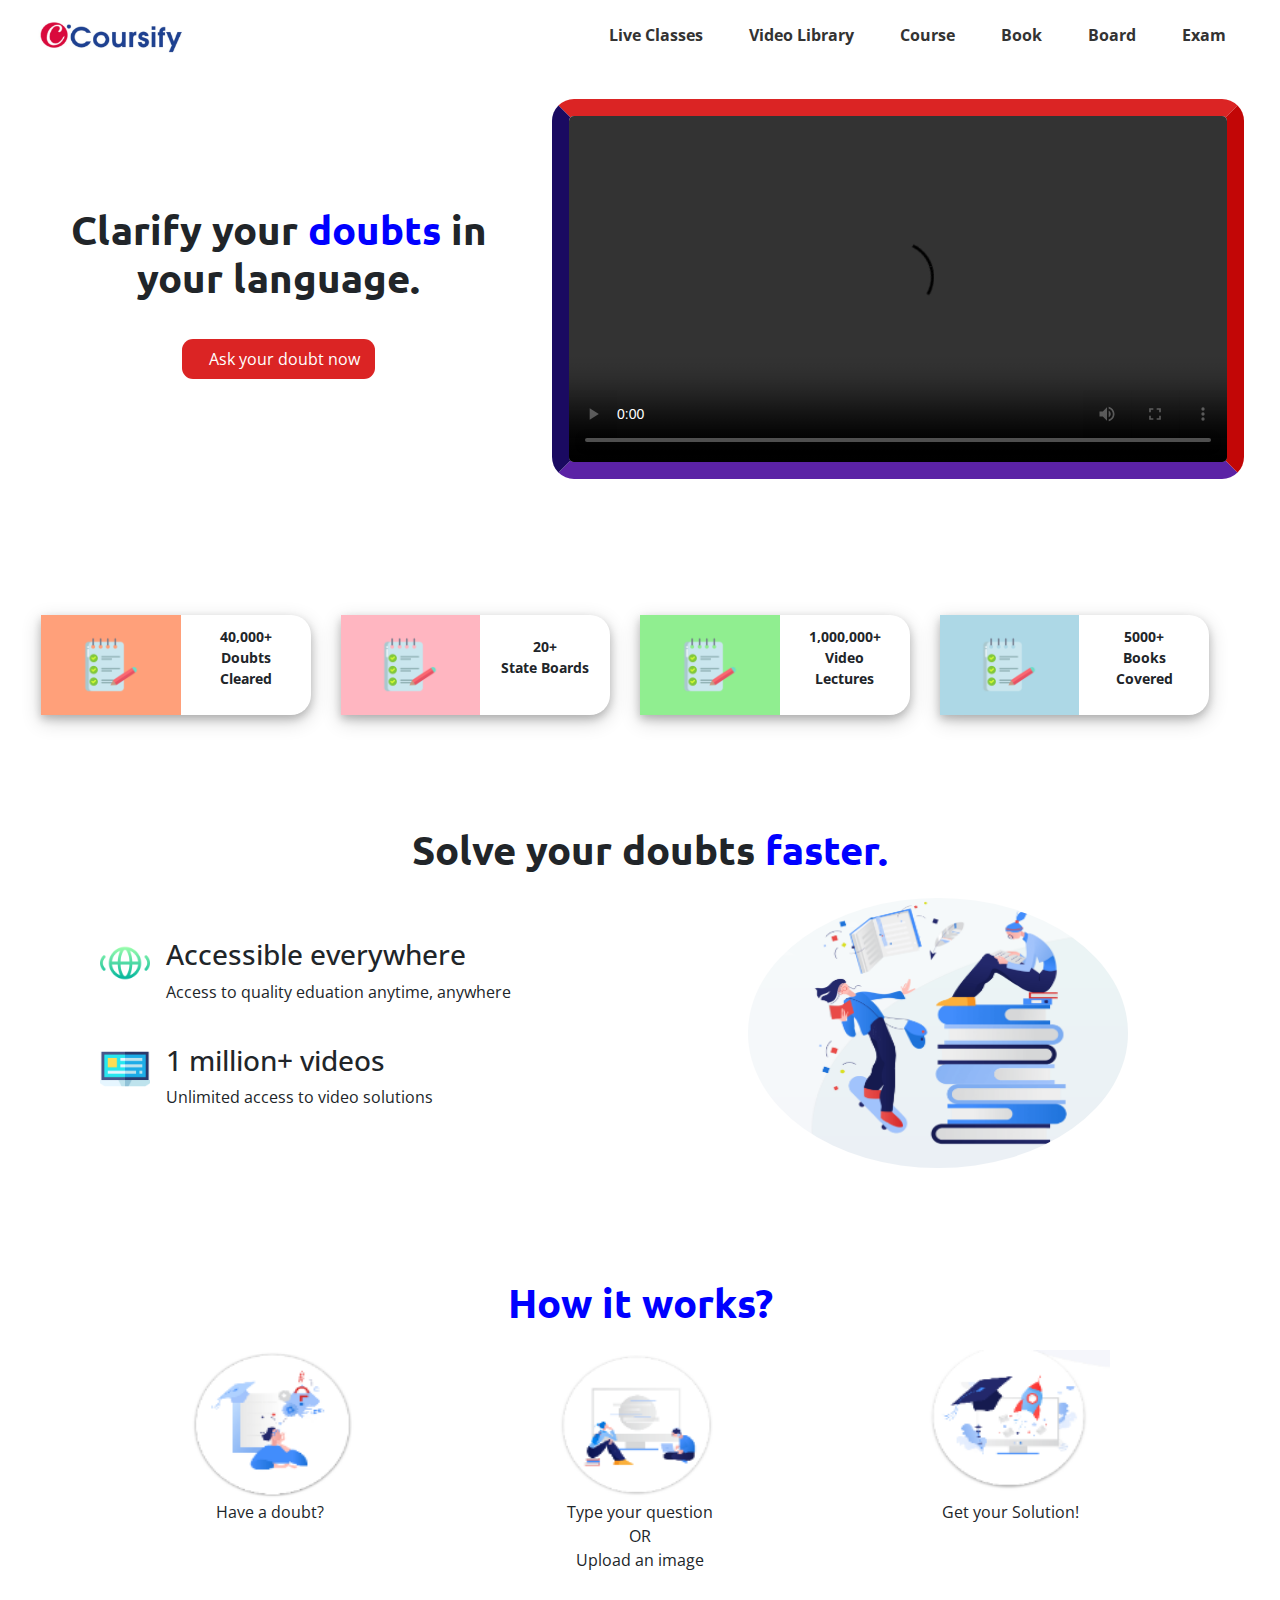
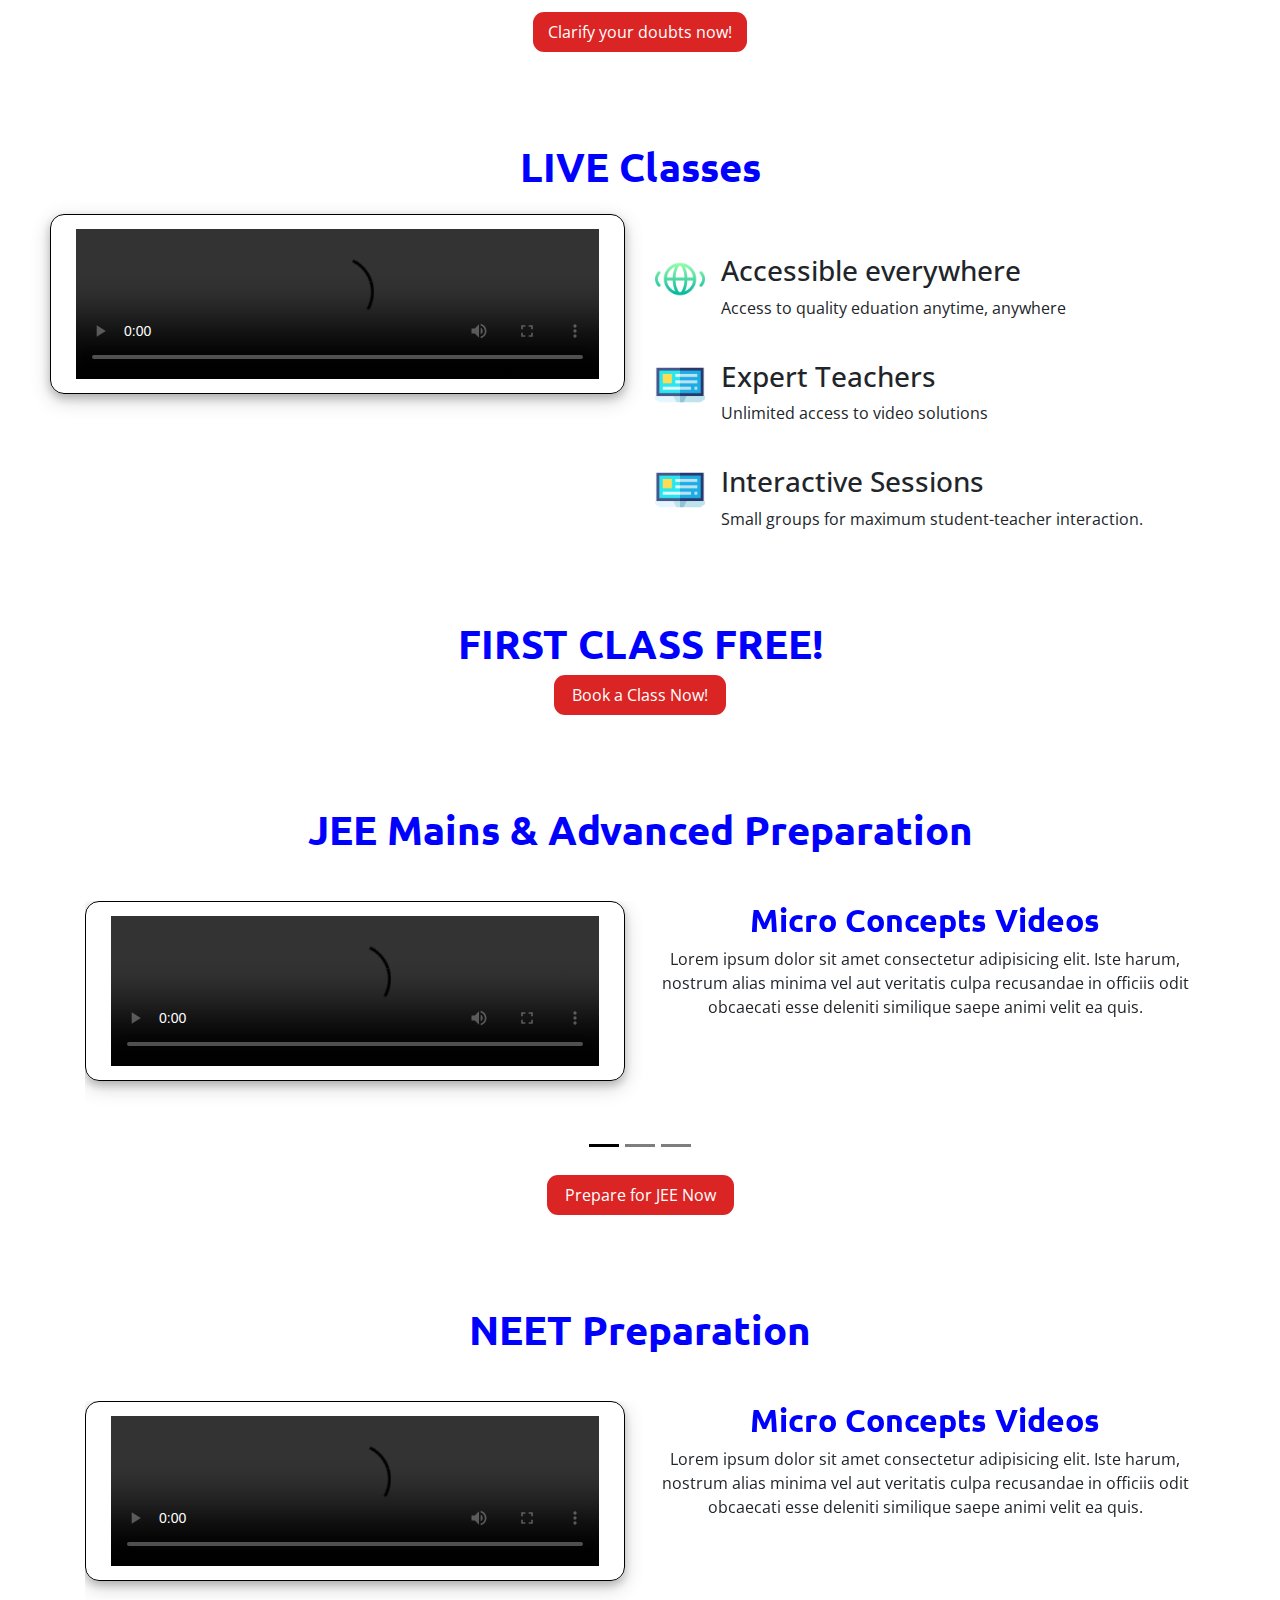
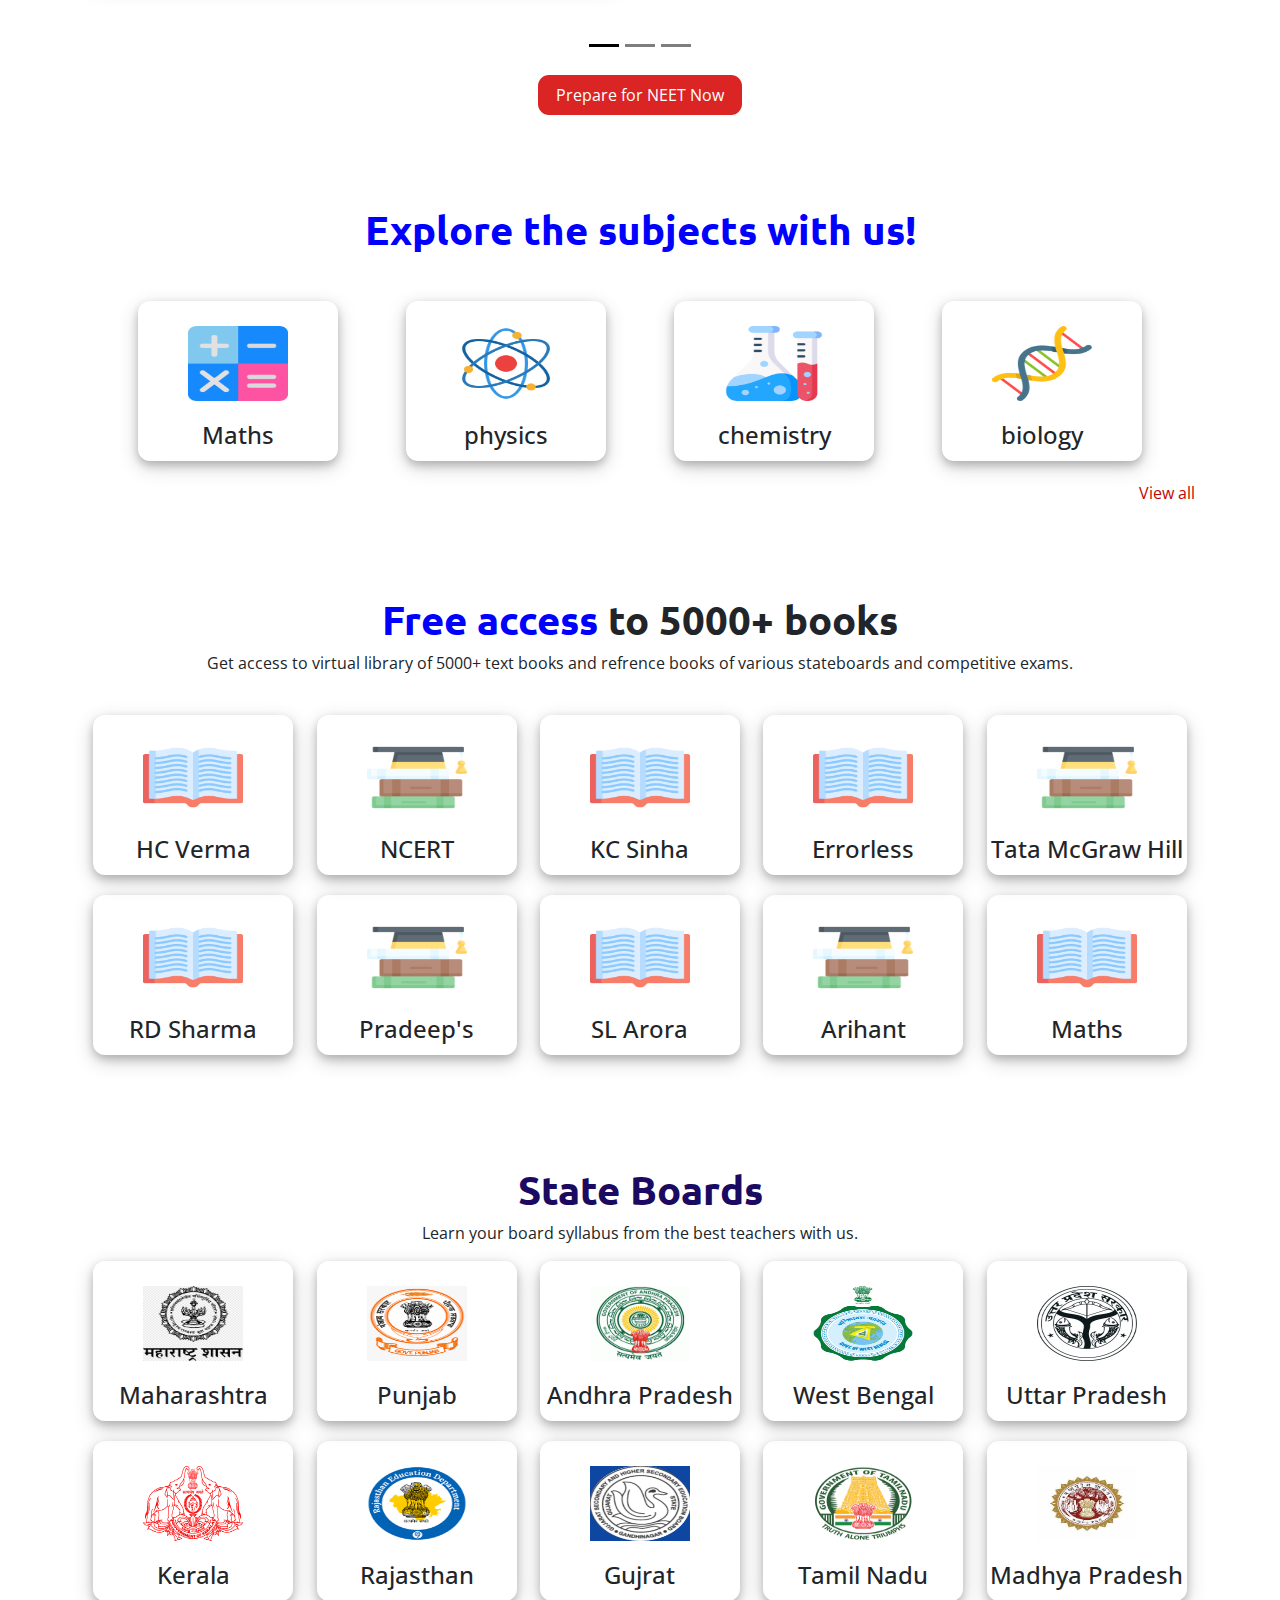
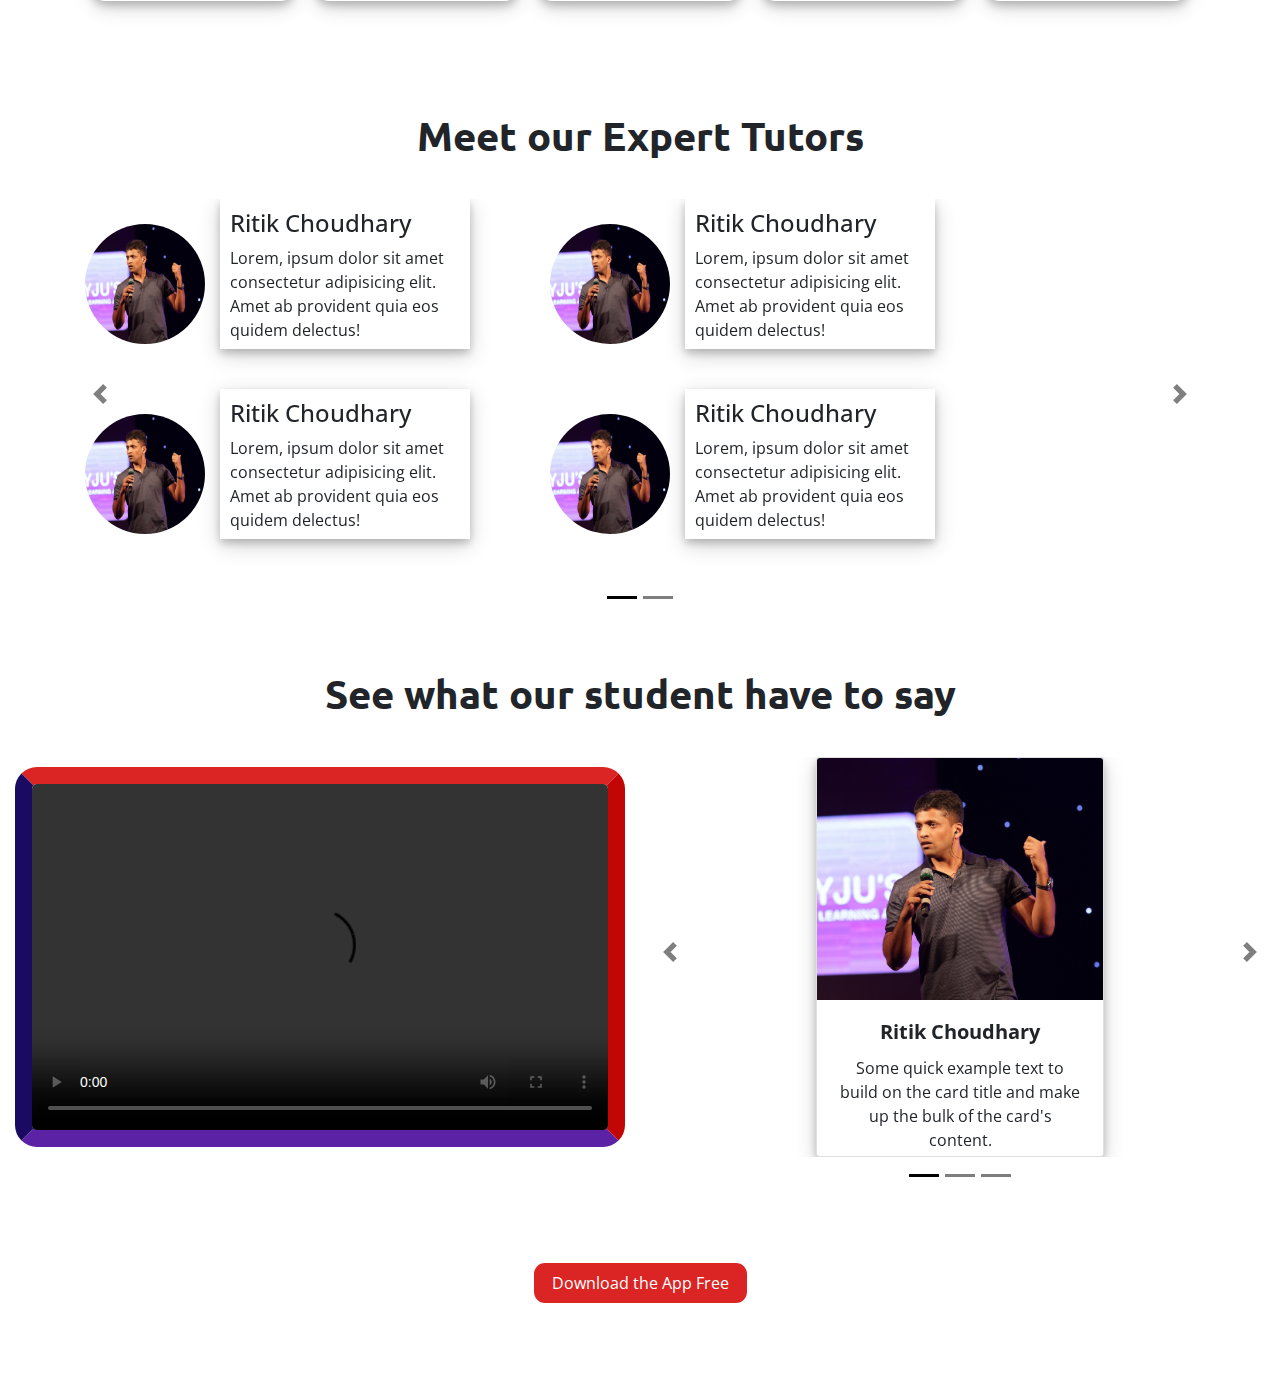
==== Coursify/index.html @ e81a607b "updated" ====
<!DOCTYPE html>
<html lang="en">
  <head>
    <!-- Required meta tags -->
    <meta charset="utf-8" />
    <meta
      name="viewport"
      content="width=device-width, initial-scale=1, shrink-to-fit=no"
    />

    <!-- Bootstrap CSS -->
    <link
      rel="stylesheet"
      href="https://stackpath.bootstrapcdn.com/bootstrap/4.4.1/css/bootstrap.min.css"
      integrity="sha384-Vkoo8x4CGsO3+Hhxv8T/Q5PaXtkKtu6ug5TOeNV6gBiFeWPGFN9MuhOf23Q9Ifjh"
      crossorigin="anonymous"
    />
    <link rel="stylesheet" href="./stylesheet/style.css" />
    <link rel="preconnect" href="https://fonts.gstatic.com" />
    <link
      href="https://fonts.googleapis.com/css2?family=Open+Sans&display=swap"
      rel="stylesheet"
    />
    <link
      href="https://fonts.googleapis.com/css2?family=Ubuntu:wght@400;700&display=swap"
      rel="stylesheet"
    />
    <link
      rel="stylesheet"
      href="https://use.fontawesome.com/releases/v5.15.1/css/all.css"
      integrity="sha384-vp86vTRFVJgpjF9jiIGPEEqYqlDwgyBgEF109VFjmqGmIY/Y4HV4d3Gp2irVfcrp"
      crossorigin="anonymous"
    />
    <script src="./script/script.js"></script>

    <title>Coursify-Learning Website</title>
  </head>

  <body>
    <!-- Navbar -->

    <nav
      class="navbar navbar-expand-lg navbar-light container-fluid"
      id="top-nav"
    >
      <a class="navbar-brand" href="#">
        <img
          id="logo"
          src="./assets/images/logo.png"
          width="30"
          height="30"
          alt="logo"
        />
      </a>

      <button
        class="navbar-toggler"
        type="button"
        data-toggle="collapse"
        data-target="#navbarNavDropdown"
        aria-controls="navbarNavDropdown"
        aria-expanded="false"
        aria-label="Toggle navigation"
      >
        <span class="navbar-toggler-icon"></span>
      </button>
      <div class="collapse navbar-collapse" id="navbarNavDropdown">
        <ul class="navbar-nav">
          <li class="nav-item">
            <a class="nav-link" href="#">Live Classes </a>
          </li>
          <li class="nav-item">
            <a class="nav-link" href="#">Video Library</a>
          </li>
          <li class="nav-item">
            <a class="nav-link" href="#">Course</a>
          </li>
          <li class="nav-item">
            <a class="nav-link" href="#">Book</a>
          </li>
          <li class="nav-item">
            <a class="nav-link" href="#">Board</a>
          </li>
          <li class="nav-item">
            <a class="nav-link" href="#">Exam</a>
          </li>
        </ul>
      </div>
    </nav>

    <!-- douts section -->

    <div class="header-container">
      <div class="row">
        <div class="header-info-text col-md-5">
          <h1 class="header_text">
            Clarify your <span style="color: blue">doubts</span> in your
            language.
          </h1>
          <div class="text-center">
            <button class="header-btn">
              <i class="fas fa-download"></i>&nbsp;&nbsp;&nbsp;Ask your doubt
              now
            </button>
          </div>
        </div>
        <div class="col-md-7">
          <video
            id="frame"
            class="student-section-video"
            controls
            src="./assets/videos/byju-video.mp4"
          ></video>
        </div>
      </div>
    </div>

    <!-- milestones -->

    <section class="milestones-container">
      <div class="row">
        <div class="col-xl-3 col-md-6 mile-image-holder">
          <div class="row rounded-border">
            <div class="col bg-one">
              <img
                class="notes-img"
                src="./assets/images/note.png"
                alt="notes"
              />
            </div>
            <div class="col notes-text">
              <p>
                40,000+ <br />
                Doubts Cleared
              </p>
            </div>
          </div>
        </div>
        <div class="col-xl-3 col-md-6 mile-image-holder">
          <div class="row rounded-border">
            <div class="col bg-two">
              <img
                class="notes-img"
                src="./assets/images/note.png"
                alt="notes"
              />
            </div>
            <div class="col notes-text">
              <p>
                20+ <br />
                State Boards
              </p>
            </div>
          </div>
        </div>
        <div class="col-xl-3 col-md-6 mile-image-holder">
          <div class="row rounded-border">
            <div class="col bg-three mx-auto my-auto">
              <img
                class="notes-img"
                src="./assets/images/note.png"
                alt="notes"
              />
            </div>
            <div class="col notes-text">
              <p>
                1,000,000+ <br />
                Video Lectures
              </p>
            </div>
          </div>
        </div>
        <div class="col-xl-3 col-md-6 mile-image-holder">
          <div class="row rounded-border">
            <div class="col bg-four">
              <img
                class="notes-img"
                src="./assets/images/note.png"
                alt="notes"
              />
            </div>
            <div class="col notes-text">
              <p>
                5000+ <br />
                Books Covered
              </p>
            </div>
          </div>
        </div>
      </div>
    </section>

    <!-- solve doubts -->

    <section class="doubt-section container-fluid">
      <h1 class="doubts-heading">
        Solve your doubts <span style="color: blue">faster.</span>
      </h1>
      <div class="row container mx-auto">
        <div class="col-xl-7 col-md-5 doubt-margin">
          <div class="d-flex mb-4">
            <div>
              <img
                src="./assets/images/internet.png"
                class="doubts-icon mr-3"
                alt="internet"
              />
            </div>
            <div>
              <h3>Accessible everywhere</h3>
              <p>Access to quality eduation anytime, anywhere</p>
            </div>
          </div>
          <div class="d-flex mb-4">
            <div>
              <img
                src="./assets/images/laptop.png"
                class="doubts-icon mr-3"
                alt="laptop"
              />
            </div>
            <div>
              <h3>1 million+ videos</h3>
              <p>Unlimited access to video solutions</p>
            </div>
          </div>
        </div>

        <div class="col-xl-5 col-md-5">
          <img src="./assets/images/books.png" class="books-img" alt="books" />
        </div>
      </div>
    </section>

    <!-- How it works -->

    <section class="container work-section">
      <h1 class="work-heading mb-4">How it works?</h1>
      <div class="d-flex three-div">
        <div>
          <img
            class="three-images"
            src="./assets/images/doubt.png"
            alt="doubt-img"
          />
          <p class="text-center">Have a doubt?</p>
        </div>
        <span style="margin-top: 60px"
          ><i class="fas fa-chevron-right"></i
        ></span>
        <div>
          <img
            class="three-images"
            src="./assets/images/search questions.png"
            alt="search questions"
          />
          <p class="text-center">
            Type your question<br /><span class="text-center">OR</span><br />
            Upload an image
          </p>
        </div>
        <span style="margin-top: 60px"
          ><i class="fas fa-chevron-right"></i
        ></span>
        <div>
          <img
            class="three-images"
            src="./assets/images/solutions.png"
            alt="get solution"
          />
          <p class="text-center">Get your Solution!</p>
        </div>
      </div>
      <div class="text-center mt-4 mb-5">
        <button class="doubt-btn">Clarify your doubts now!</button>
      </div>
    </section>

    <!-- Live Classes -->

    <section class="container-fluid live-section">
      <div class="mb-4">
        <h1 class="live-heading">
          <span style="color: blue">LIVE</span> Classes
        </h1>
      </div>
      <div class="row live-section-wrapper">
        <div class="col-lg-6 col-md-6">
          <video
            class="student-section-video jee-iframe"
            controls
            src="./assets/videos/byju-video.mp4"
          ></video>
        </div>
        <div class="col-lg-6 col-md-6 doubt-margin">
          <div class="d-flex mb-4">
            <div>
              <img
                src="./assets/images/internet.png"
                class="doubts-icon mr-3"
                alt="internet"
              />
            </div>
            <div>
              <h3>Accessible everywhere</h3>
              <p>Access to quality eduation anytime, anywhere</p>
            </div>
          </div>
          <div class="d-flex mb-4">
            <div>
              <img
                src="./assets/images/laptop.png"
                class="doubts-icon mr-3"
                alt="laptop"
              />
            </div>
            <div>
              <h3>Expert Teachers</h3>
              <p>Unlimited access to video solutions</p>
            </div>
          </div>
          <div class="d-flex mb-4">
            <div>
              <img
                src="./assets/images/laptop.png"
                class="doubts-icon mr-3"
                alt="laptop"
              />
            </div>
            <div>
              <h3>Interactive Sessions</h3>
              <p>Small groups for maximum student-teacher interaction.</p>
            </div>
          </div>
        </div>
      </div>

      <div class="text-center mt-5">
        <h1 class="live-heading">FIRST CLASS FREE!</h1>
        <button class="book-btn">Book a Class Now!</button>
      </div>
    </section>

    <!-- JEE Section -->

    <section class="jee-section">
      <div class="mb-5">
        <h1 class="jee-heading">
          <span style="color: blue">JEE</span> Mains & Advanced Preparation
        </h1>
      </div>
      <div class="row container mx-auto">
        <div id="carouselExampleIndicators" class="carousel slide">
          <ol class="carousel-indicators">
            <li
              data-target="#carouselExampleIndicators"
              data-slide-to="0"
              class="active"
            ></li>
            <li data-target="#carouselExampleIndicators" data-slide-to="1"></li>
            <li data-target="#carouselExampleIndicators" data-slide-to="2"></li>
          </ol>

          <div class="carousel-inner" role="listbox">
            <div class="carousel-item active">
              <div class="row d-flex">
                <div class="card-img col-lg-6 col-md-6">
                  <video
                    class="student-section-video jee-iframe"
                    controls
                    src="./assets/videos/byju-video.mp4"
                  ></video>
                </div>
                <div class="card-text col-lg-6 col-md-6">
                  <h2 class="jee-heading">Micro Concepts Videos</h2>
                  <p>
                    Lorem ipsum dolor sit amet consectetur adipisicing elit.
                    Iste harum, nostrum alias minima vel aut veritatis culpa
                    recusandae in officiis odit obcaecati esse deleniti
                    similique saepe animi velit ea quis.
                  </p>
                </div>
              </div>
            </div>

            <div class="carousel-item">
              <div class="row d-flex">
                <div class="card-img col-lg-6 col-md-6">
                  <video
                    class="student-section-video jee-iframe"
                    controls
                    src="./assets/videos/byju-video.mp4"
                  ></video>
                </div>
                <div class="card-text col-lg-6 col-md-6">
                  <h2 class="jee-heading">Micro Concepts Videos</h2>
                  <p>
                    Lorem ipsum dolor sit amet consectetur adipisicing elit.
                    Iste harum, nostrum alias minima vel aut veritatis culpa
                    recusandae in officiis odit obcaecati esse deleniti
                    similique saepe animi velit ea quis.
                  </p>
                </div>
              </div>
            </div>

            <div class="carousel-item">
              <div class="row d-flex">
                <div class="card-img col-lg-6 col-md-6">
                  <video
                    class="student-section-video jee-iframe"
                    controls
                    src="./assets/videos/byju-video.mp4"
                  ></video>
                </div>
                <div class="card-text col-lg-6 col-md-6">
                  <h2 class="jee-heading">Micro Concepts Videos</h2>
                  <p>
                    Lorem ipsum dolor sit amet consectetur adipisicing elit.
                    Iste harum, nostrum alias minima vel aut veritatis culpa
                    recusandae in officiis odit obcaecati esse deleniti
                    similique saepe animi velit ea quis.
                  </p>
                </div>
              </div>
            </div>
          </div>
          <!-- carousel controls here -->
        </div>
      </div>

      <div class="text-center mt-5">
        <button class="jee-btn">Prepare for JEE Now</button>
      </div>
    </section>

    <!-- Neet section -->

    <section class="jee-section">
      <div class="mb-5">
        <h1 class="jee-heading">
          <span style="color: blue">NEET</span> Preparation
        </h1>
      </div>
      <div class="row container mx-auto">
        <div id="carouselExampleIndicators2" class="carousel slide">
          <ol class="carousel-indicators">
            <li
              data-target="#carouselExampleIndicators2"
              data-slide-to="0"
              class="active"
            ></li>
            <li
              data-target="#carouselExampleIndicators2"
              data-slide-to="1"
            ></li>
            <li
              data-target="#carouselExampleIndicators2"
              data-slide-to="2"
            ></li>
          </ol>

          <div class="carousel-inner" role="listbox">
            <div class="carousel-item active">
              <div class="row d-flex">
                <div class="card-img col-lg-6 col-md-6">
                  <video
                    class="student-section-video jee-iframe"
                    controls
                    src="./assets/videos/byju-video.mp4"
                  ></video>
                </div>
                <div class="card-text col-lg-6 col-md-6">
                  <h2 class="jee-heading">Micro Concepts Videos</h2>
                  <p>
                    Lorem ipsum dolor sit amet consectetur adipisicing elit.
                    Iste harum, nostrum alias minima vel aut veritatis culpa
                    recusandae in officiis odit obcaecati esse deleniti
                    similique saepe animi velit ea quis.
                  </p>
                </div>
              </div>
            </div>

            <div class="carousel-item">
              <div class="row d-flex">
                <div class="card-img col-lg-6 col-md-6">
                  <video
                    class="student-section-video jee-iframe"
                    controls
                    src="./assets/videos/byju-video.mp4"
                  ></video>
                </div>
                <div class="card-text col-lg-6 col-md-6">
                  <h2 class="jee-heading">Micro Concepts Videos</h2>
                  <p>
                    Lorem ipsum dolor sit amet consectetur adipisicing elit.
                    Iste harum, nostrum alias minima vel aut veritatis culpa
                    recusandae in officiis odit obcaecati esse deleniti
                    similique saepe animi velit ea quis.
                  </p>
                </div>
              </div>
            </div>

            <div class="carousel-item">
              <div class="row d-flex">
                <div class="card-img col-lg-6 col-md-6">
                  <video
                    class="student-section-video jee-iframe"
                    controls
                    src="./assets/videos/byju-video.mp4"
                  ></video>
                </div>
                <div class="card-text col-lg-6 col-md-6">
                  <h2 class="jee-heading">Micro Concepts Videos</h2>
                  <p>
                    Lorem ipsum dolor sit amet consectetur adipisicing elit.
                    Iste harum, nostrum alias minima vel aut veritatis culpa
                    recusandae in officiis odit obcaecati esse deleniti
                    similique saepe animi velit ea quis.
                  </p>
                </div>
              </div>
            </div>
          </div>

          <!-- carousel controls here -->
        </div>
      </div>
      <div class="text-center mt-5">
        <button class="jee-btn">Prepare for NEET Now</button>
      </div>
    </section>

    <!-- Explore subjects -->

    <section class="explore-section container">
      <div>
        <h1 class="explore-heading mb-5">Explore the subjects with us!</h1>
      </div>
      <div class="row all-subjects">
        <div class="maths small-cards">
          <img src="./assets/images/calculator.png" alt="maths" />
          <h4>Maths</h4>
        </div>
        <div class="physics small-cards">
          <img src="./assets/images/atom.png" alt="maths" />
          <h4>physics</h4>
        </div>
        <div class="chemistry small-cards">
          <img src="./assets/images/flask.png" alt="maths" />
          <h4>chemistry</h4>
        </div>
        <div class="biology small-cards">
          <img src="./assets/images/dna.png" alt="maths" />
          <h4>biology</h4>
        </div>
      </div>
      <div class="view-btn-container">
        <a href="#" class="view-btn">View all</a>
      </div>
    </section>

    <!-- Free access section -->

    <section class="free-access-section container">
      <div class="free-access-heading">
        <h1><span>Free access</span> to 5000+ books</h1>
        <p>
          Get access to virtual library of 5000+ text books and refrence books
          of various stateboards and competitive exams.
        </p>
      </div>
      <div class="row all-books">
        <div class="small-cards">
          <img src="./assets/images/study.png" alt="maths" />
          <h4>HC Verma</h4>
        </div>
        <div class="small-cards">
          <img src="./assets/images/education.png" alt="maths" />
          <h4>NCERT</h4>
        </div>
        <div class="small-cards">
          <img src="./assets/images/study.png" alt="maths" />
          <h4>KC Sinha</h4>
        </div>
        <div class="small-cards">
          <img src="./assets/images/study.png" alt="maths" />
          <h4>Errorless</h4>
        </div>
        <div class="small-cards">
          <img src="./assets/images/education.png" alt="maths" />
          <h4>Tata McGraw Hill</h4>
        </div>
        <div class="small-cards">
          <img src="./assets/images/study.png" alt="maths" />
          <h4>RD Sharma</h4>
        </div>
        <div class="small-cards">
          <img src="./assets/images/education.png" alt="maths" />
          <h4>Pradeep's</h4>
        </div>
        <div class="small-cards">
          <img src="./assets/images/study.png" alt="maths" />
          <h4>SL Arora</h4>
        </div>
        <div class="small-cards">
          <img src="./assets/images/education.png" alt="maths" />
          <h4>Arihant</h4>
        </div>
        <div class="small-cards">
          <img src="./assets/images/study.png" alt="maths" />
          <h4>Maths</h4>
        </div>
      </div>
    </section>

    <!-- state boards -->

    <section class="state-board-section container">
      <div class="state-board-heading">
        <h1>State Boards</h1>
        <p>Learn your board syllabus from the best teachers with us.</p>
      </div>
      <div class="row all-states">
        <div class="small-cards">
          <img src="./assets/images/maharashtra.png" alt="maths" />
          <h4>Maharashtra</h4>
        </div>
        <div class="small-cards">
          <img src="./assets/images/punjab-logo.png" alt="maths" />
          <h4>Punjab</h4>
        </div>
        <div class="small-cards">
          <img src="./assets/images/andhra-pradesh.gif" alt="maths" />
          <h4>Andhra Pradesh</h4>
        </div>
        <div class="small-cards">
          <img src="./assets/images/west-bengal.png" alt="maths" />
          <h4>West Bengal</h4>
        </div>
        <div class="small-cards">
          <img src="./assets/images/uttar-pradesh.png" alt="maths" />
          <h4>Uttar Pradesh</h4>
        </div>
        <div class="small-cards">
          <img src="./assets/images/kerala.png" alt="maths" />
          <h4>Kerala</h4>
        </div>
        <div class="small-cards">
          <img src="./assets/images/rajasthan.png" alt="maths" />
          <h4>Rajasthan</h4>
        </div>
        <div class="small-cards">
          <img src="./assets/images/gujrat.jpg" alt="maths" />
          <h4>Gujrat</h4>
        </div>
        <div class="small-cards">
          <img src="./assets/images/tamil.png" alt="maths" />
          <h4>Tamil Nadu</h4>
        </div>
        <div class="small-cards">
          <img src="./assets/images/madhya-pradesh.jpg" alt="maths" />
          <h4>Madhya Pradesh</h4>
        </div>
      </div>
    </section>

    <!-- Meet experts section -->

    <section class="meet-expert-section container">
      <div class="meet-expert-heading">
        <h1>Meet our Expert Tutors</h1>
      </div>
      <div>
        <div id="carouselExampleIndicators3" class="carousel slide">
          <ol class="carousel-indicators">
            <li
              data-target="#carouselExampleIndicators3"
              data-slide-to="0"
              class="active"
            ></li>
            <li
              data-target="#carouselExampleIndicators3"
              data-slide-to="1"
            ></li>
          </ol>

          <div class="carousel-inner" role="listbox">
            <div class="carousel-item active">
              <div class="four-profiles">
                <!-- profile 1 -->
                <div class="profile-container">
                  <div class="expert-img">
                    <img src="./assets/images/profile1.jpg" alt="profile" />
                  </div>
                  <div class="expert-text">
                    <h4>Ritik Choudhary</h4>
                    <p>
                      Lorem, ipsum dolor sit amet consectetur adipisicing elit.
                      Amet ab provident quia eos quidem delectus!
                    </p>
                  </div>
                </div>
                <!-- profile 2 -->
                <div class="profile-container">
                  <div class="expert-img">
                    <img src="./assets/images/profile1.jpg" alt="profile" />
                  </div>
                  <div class="expert-text">
                    <h4>Ritik Choudhary</h4>
                    <p>
                      Lorem, ipsum dolor sit amet consectetur adipisicing elit.
                      Amet ab provident quia eos quidem delectus!
                    </p>
                  </div>
                </div>

                <!-- profile 3 -->

                <div class="profile-container">
                  <div class="expert-img">
                    <img src="./assets/images/profile1.jpg" alt="profile" />
                  </div>
                  <div class="expert-text">
                    <h4>Ritik Choudhary</h4>
                    <p>
                      Lorem, ipsum dolor sit amet consectetur adipisicing elit.
                      Amet ab provident quia eos quidem delectus!
                    </p>
                  </div>
                </div>
                <!-- profile 4 -->
                <div class="profile-container">
                  <div class="expert-img">
                    <img src="./assets/images/profile1.jpg" alt="profile" />
                  </div>
                  <div class="expert-text">
                    <h4>Ritik Choudhary</h4>
                    <p>
                      Lorem, ipsum dolor sit amet consectetur adipisicing elit.
                      Amet ab provident quia eos quidem delectus!
                    </p>
                  </div>
                </div>
              </div>
            </div>

            <div class="carousel-item">
              <div class="four-profiles">
                <!-- profile 1 -->
                <div class="profile-container">
                  <div class="expert-img">
                    <img src="./assets/images/profile1.jpg" alt="profile" />
                  </div>
                  <div class="expert-text">
                    <h4>Ritik Choudhary</h4>
                    <p>
                      Lorem, ipsum dolor sit amet consectetur adipisicing elit.
                      Amet ab provident quia eos quidem delectus!
                    </p>
                  </div>
                </div>
                <!-- profile 2 -->
                <div class="profile-container">
                  <div class="expert-img">
                    <img src="./assets/images/profile1.jpg" alt="profile" />
                  </div>
                  <div class="expert-text">
                    <h4>Ritik Choudhary</h4>
                    <p>
                      Lorem, ipsum dolor sit amet consectetur adipisicing elit.
                      Amet ab provident quia eos quidem delectus!
                    </p>
                  </div>
                </div>

                <!-- profile 3 -->

                <div class="profile-container shift-right">
                  <div class="expert-img">
                    <img src="./assets/images/profile1.jpg" alt="profile" />
                  </div>
                  <div class="expert-text">
                    <h4>Ritik Choudhary</h4>
                    <p>
                      Lorem, ipsum dolor sit amet consectetur adipisicing elit.
                      Amet ab provident quia eos quidem delectus!
                    </p>
                  </div>
                </div>
                <!-- profile 4 -->
                <div class="profile-container">
                  <div class="expert-img">
                    <img src="./assets/images/profile1.jpg" alt="profile" />
                  </div>
                  <div class="expert-text">
                    <h4>Ritik Choudhary</h4>
                    <p>
                      Lorem, ipsum dolor sit amet consectetur adipisicing elit.
                      Amet ab provident quia eos quidem delectus!
                    </p>
                  </div>
                </div>
              </div>
            </div>
          </div>

          <a
            class="carousel-control-prev"
            href="#carouselExampleIndicators3"
            role="button"
            data-slide="prev"
          >
            <span class="carousel-control-prev-icon" aria-hidden="true"></span>
            <span class="sr-only">Previous</span>
          </a>

          <a
            class="carousel-control-next"
            href="#carouselExampleIndicators3"
            role="button"
            data-slide="next"
          >
            <span class="carousel-control-next-icon" aria-hidden="true"></span>
            <span class="sr-only">Next</span>
          </a>
        </div>
      </div>
    </section>

    <!-- student section -->

    <section class="student-section container-fluid">
      <div class="student-heading">
        <h1>See what our student have to say</h1>
      </div>

      <div class="row">
        <div class="col-md-6">
          <video
            id="frame"
            class="student-section-video"
            controls
            src="./assets/videos/byju-video.mp4"
          ></video>
        </div>
        <div class="col-md-6">
          <div id="carouselExampleIndicators4" class="carousel slide">
            <ol class="carousel-indicators student-section-indicaors">
              <li
                data-target="#carouselExampleIndicators4"
                data-slide-to="0"
                class="active"
              ></li>
              <li
                data-target="#carouselExampleIndicators4"
                data-slide-to="1"
              ></li>
              <li
                data-target="#carouselExampleIndicators4"
                data-slide-to="2"
              ></li>
            </ol>

            <div class="carousel-inner" role="listbox">
              <div class="carousel-item active">
                <div class="card" style="width: 18rem">
                  <img
                    class="card-img-top"
                    src="./assets/images/profile1.jpg"
                    alt="Card image cap"
                  />
                  <div class="card-body">
                    <h5 class="card-title">Ritik Choudhary</h5>
                    <p class="card-text">
                      Some quick example text to build on the card title and
                      make up the bulk of the card's content.
                    </p>
                  </div>
                </div>
              </div>

              <div class="carousel-item">
                <div class="card" style="width: 18rem">
                  <img
                    class="card-img-top"
                    src="./assets/images/profile1.jpg"
                    alt="Card image cap"
                  />
                  <div class="card-body">
                    <h5 class="card-title">Ritik Choudhary</h5>
                    <p class="card-text">
                      Some quick example text to build on the card title and
                      make up the bulk of the card's content.
                    </p>
                  </div>
                </div>
              </div>

              <div class="carousel-item">
                <div class="card" style="width: 18rem">
                  <img
                    class="card-img-top"
                    src="./assets/images/profile1.jpg"
                    alt="Card image cap"
                  />
                  <div class="card-body">
                    <h5 class="card-title">Ritik Choudhary</h5>
                    <p class="card-text">
                      Some quick example text to build on the card title and
                      make up the bulk of the card's content.
                    </p>
                  </div>
                </div>
              </div>
            </div>

            <a
              class="carousel-control-prev"
              href="#carouselExampleIndicators4"
              role="button"
              data-slide="prev"
            >
              <span
                class="carousel-control-prev-icon"
                aria-hidden="true"
              ></span>
              <span class="sr-only">Previous</span>
            </a>

            <a
              class="carousel-control-next"
              href="#carouselExampleIndicators4"
              role="button"
              data-slide="next"
            >
              <span
                class="carousel-control-next-icon"
                aria-hidden="true"
              ></span>
              <span class="sr-only">Next</span>
            </a>
          </div>
        </div>
      </div>
      <div class="download-app-btn">
        <button>Download the App Free</button>
      </div>
    </section>

    <!-- Optional JavaScript -->
    <!-- jQuery first, then Popper.js, then Bootstrap JS -->
    <script
      src="https://code.jquery.com/jquery-3.4.1.slim.min.js"
      integrity="sha384-J6qa4849blE2+poT4WnyKhv5vZF5SrPo0iEjwBvKU7imGFAV0wwj1yYfoRSJoZ+n"
      crossorigin="anonymous"
    ></script>
    <script
      src="https://cdn.jsdelivr.net/npm/popper.js@1.16.0/dist/umd/popper.min.js"
      integrity="sha384-Q6E9RHvbIyZFJoft+2mJbHaEWldlvI9IOYy5n3zV9zzTtmI3UksdQRVvoxMfooAo"
      crossorigin="anonymous"
    ></script>
    <script
      src="https://stackpath.bootstrapcdn.com/bootstrap/4.4.1/js/bootstrap.min.js"
      integrity="sha384-wfSDF2E50Y2D1uUdj0O3uMBJnjuUD4Ih7YwaYd1iqfktj0Uod8GCExl3Og8ifwB6"
      crossorigin="anonymous"
    ></script>
  </body>
</html>
---- Coursify/stylesheet/style.css ----
* {
  margin: 0;
  padding: 0;
  box-sizing: border-box;
  font-family: "Open Sans", sans-serif;
}

/* navbar */

#top-nav {
  display: flex;
}
#navbarNavDropdown {
  justify-content: flex-end;
}
.nav-link,
.navbar-brand,
.navbar-togglernavbar-toggler {
  color: black;
}

/* doubt section css */

.doubts-section-text {
  display: flex;
  flex-direction: column;
  height: 10px;
}
.navbar-nav .nav-item {
  margin-right: 30px;
  font-weight: 700;
}

.navbar-nav .nav-item .nav-link {
  color: #333333;
}
#logo {
  width: 150px;
  height: 35px;
  margin-top: 8px;
  margin-left: 20px;
}
.header-btn {
  background-color: #db2424;
  color: white;
  border: none;
  padding: 8px 15px;
  border-radius: 11px;
  margin-top: 30px;
  margin-bottom: 30px;
  justify-content: center;
}

.header-container {
  margin-left: 36px;
  margin-right: 36px;
  margin-bottom: 90px;
}

.header-info-text {
  margin: auto;
}

.header_text,
.header_text span {
  font-family: "Ubuntu", sans-serif;
  font-weight: bolder;
  text-align: center;
}

#frame {
  border-width: 17px;
  margin-top: 10px;
  border-style: solid;
  border-radius: 22px;
  width: 100%;
  height: 380px;
  outline: none;
  border-color: #db2424 #c20606 hsl(266, 66%, 39%) #1a0a61;
}
.doubt-text {
  margin-bottom: 20px;
}
.doubt-text h1 {
  margin-bottom: 30px;
  font-weight: 900;
}
#top-nav {
  margin-bottom: 20px;
}

.notes-img {
  width: 60px;
  height: 60px;
  margin: auto;
}

.mile-image-holder {
  height: 120px;
}

.notes-text {
  text-align: center;
  margin: auto;
  font-weight: bold;
  font-size: 14px;
}

/* milestones css */

.milestones-container {
  margin: 0px 56px 90px 56px;
}

.bg-one {
  background-color: lightsalmon;
  height: 100px;
  padding: 20px;
  text-align: center;
}

.bg-two {
  background-color: lightpink;
  height: 100px;
  padding: 20px;
  text-align: center;
}
.bg-three {
  background-color: lightgreen;
  height: 100px;
  padding: 20px;
  text-align: center;
}
.bg-four {
  background-color: lightblue;
  height: 100px;
  padding: 20px;
  text-align: center;
}
.rounded-border {
  border-radius: 0px 20px 20px 0px;
  margin-right: 15px;
  box-shadow: 0 4px 8px 0 rgba(0, 0, 0, 0.2), 0 6px 20px 0 rgba(0, 0, 0, 0.19);
}
.doubts-heading {
  font-family: "Ubuntu", sans-serif;
  font-weight: bolder;
  margin-left: 20px;
  text-align: center;
  margin-bottom: 25px;
}
.doubts-heading span {
  font-family: "Ubuntu", sans-serif;
  font-weight: bolder;
}
.doubts-icon {
  width: 50px;
  height: 50px;
}
.doubt-margin {
  margin-top: 40px;
}
.books-img {
  width: 380px;
  height: 270px;
  border-radius: 50%;
  margin-bottom: 20px;
}

/* solve doubts section css */

.doubt-section {
  margin-bottom: 90px;
}

.three-images {
  width: 200px;
  height: 150px;
}

.three-div {
  justify-content: space-evenly;
  flex-wrap: wrap;
}
.fa-chevron-right {
  font-size: 25px;
}
.doubt-btn {
  background-color: #db2424;
  color: white;
  border: none;
  padding: 8px 15px;
  border-radius: 11px;
  text-align: center;
}

/* how it works section css */

.work-section {
  margin-bottom: 90px;
}
.work-heading {
  text-align: center;
  font-family: "Ubuntu", sans-serif;
  font-weight: bolder;
  color: blue;
}

/* live section css */

.live-heading,
.live-heading span {
  text-align: center;
  font-family: "Ubuntu", sans-serif;
  font-weight: bolder;
}
#live-classes-frame {
  padding: 14px;
  box-shadow: 0 4px 8px 0 rgba(0, 0, 0, 0.2), 0 6px 20px 0 rgba(0, 0, 0, 0.19);
  margin-top: 14px;
  width: 100%;
  height: 340px;
  border-radius: 15px;
  outline: none;
}
.live-section-wrapper {
  margin: 0 20px;
}
.book-btn {
  background-color: #db2424;
  color: white;
  border: none;
  padding: 8px 18px;
  border-radius: 11px;
}
.live-section {
  margin-bottom: 90px;
}
.live-heading {
  font-family: "Ubuntu", sans-serif;
  font-weight: bolder;
  color: blue;
}

/* jee and neet section css */

.jee-heading,
.jee-heading span {
  font-family: "Ubuntu", sans-serif;
  font-weight: bolder;
  text-align: center;
}
.jee-section {
  margin-bottom: 90px;
}
.carousel-indicators {
  margin-bottom: -30px;
}
.carousel-indicators li {
  background-color: black;
}
.card-text {
  text-align: center;
  padding: 50px 25px;
}
.card-img {
  text-align: center;
}
.jee-iframe {
  width: 100%;
  padding: 14px 25px;
  box-shadow: 0 4px 8px 0 rgba(0, 0, 0, 0.2), 0 6px 20px 0 rgba(0, 0, 0, 0.19);
  border: 1px solid black;
  border-radius: 14px;
  outline: none;
}
.jee-heading {
  color: blue;
}
.jee-btn {
  background-color: #db2424;
  color: white;
  border: none;
  padding: 8px 18px;
  border-radius: 11px;
}

/* Explore section css */

.explore-heading {
  font-family: "Ubuntu", sans-serif;
  font-weight: bolder;
  text-align: center;
  color: blue;
}
.small-cards {
  width: 200px;
  height: 160px;
  box-shadow: 0 4px 8px 0 rgba(0, 0, 0, 0.2), 0 6px 20px 0 rgba(0, 0, 0, 0.19);
  text-align: center;
  padding: 25px 0px;
  border-radius: 12px;
  margin-bottom: 20px;
}

.all-subjects {
  display: flex;
  flex-flow: row wrap;
  justify-content: space-evenly;
}
.small-cards img {
  width: 100px;
  height: 75px;
  margin-bottom: 20px;
}

/* explore section css */

.explore-section {
  margin-bottom: 90px;
}
.view-btn-container {
  text-align: end;
}
.view-btn {
  color: #c20606;
}

/* free access section css */

.free-access-heading h1,
.free-access-heading h1 span {
  font-family: "Ubuntu", sans-serif;
  font-weight: bolder;
}
.free-access-heading h1 span {
  color: blue;
}
.free-access-heading {
  text-align: center;
  margin-bottom: 40px;
}

.all-books {
  display: flex;
  flex-flow: row wrap;
  justify-content: space-evenly;
}
.free-access-section {
  margin-bottom: 90px;
}

/* state board section css */

.state-board-heading h1 {
  font-family: "Ubuntu", sans-serif;
  font-weight: bolder;
  color: #1a0a61;
}
.state-board-heading {
  text-align: center;
}
.all-states {
  display: flex;
  flex-flow: row wrap;
  justify-content: space-evenly;
}
.state-board-section {
  margin-bottom: 90px;
}

/* expert section css */

.meet-expert-heading,
.meet-expert-heading h1 {
  font-family: "Ubuntu", sans-serif;
  font-weight: bolder;
}
.meet-expert-heading {
  margin-bottom: 40px;
  text-align: center;
}
.profile-container {
  display: flex;
  margin-bottom: 40px;
  margin-right: 80px;
}
.expert-img img {
  width: 120px;
  height: 120px;
  border-radius: 50%;
  margin-right: 15px;
  margin-top: 25px;
}
.expert-text {
  width: 250px;
  height: 150px;
  box-shadow: 0 4px 8px 0 rgba(0, 0, 0, 0.2), 0 6px 20px 0 rgba(0, 0, 0, 0.19);
  padding: 10px;
}
.meet-expert-section {
  margin-bottom: 90px;
}
.four-profiles {
  display: flex;
  flex-flow: row wrap;
}

.carousel-control-prev-icon {
  background-image: url("data:image/svg+xml;charset=utf8,%3Csvg xmlns='http://www.w3.org/2000/svg' fill='%23000' viewBox='0 0 8 8'%3E%3Cpath d='M5.25 0l-4 4 4 4 1.5-1.5-2.5-2.5 2.5-2.5-1.5-1.5z'/%3E%3C/svg%3E") !important;
}

.carousel-control-next-icon {
  background-image: url("data:image/svg+xml;charset=utf8,%3Csvg xmlns='http://www.w3.org/2000/svg' fill='%23000' viewBox='0 0 8 8'%3E%3Cpath d='M2.75 0l-1.5 1.5 2.5 2.5-2.5 2.5 1.5 1.5 4-4-4-4z'/%3E%3C/svg%3E") !important;
}
.carousel-control-next,
.carousel-control-prev {
  width: 30px;
  height: 30px;
  margin-top: 180px;
}

/* student section css */

.student-heading {
  text-align: center;
  margin-bottom: 40px;
}
.student-heading h1 {
  font-family: "Ubuntu", sans-serif;
  font-weight: bolder;
}

.profile-container-student {
  display: flex;
}
.download-app-btn button {
  background-color: #db2424;
  color: white;
  border: none;
  padding: 8px 18px;
  border-radius: 11px;
}
.download-app-btn {
  text-align: center;
  margin-top: 70px;
  margin-bottom: 90px;
}
.student-section-video {
  width: 100%;
  margin-bottom: 40px;
}
.card {
  margin: 0px auto;
  height: 400px;
  box-shadow: 0 4px 8px 0 rgba(0, 0, 0, 0.2), 0 6px 20px 0 rgba(0, 0, 0, 0.19);
}
.card-text {
  padding: 0 !important;
}
.card-title {
  font-weight: bold;
  text-align: center;
}
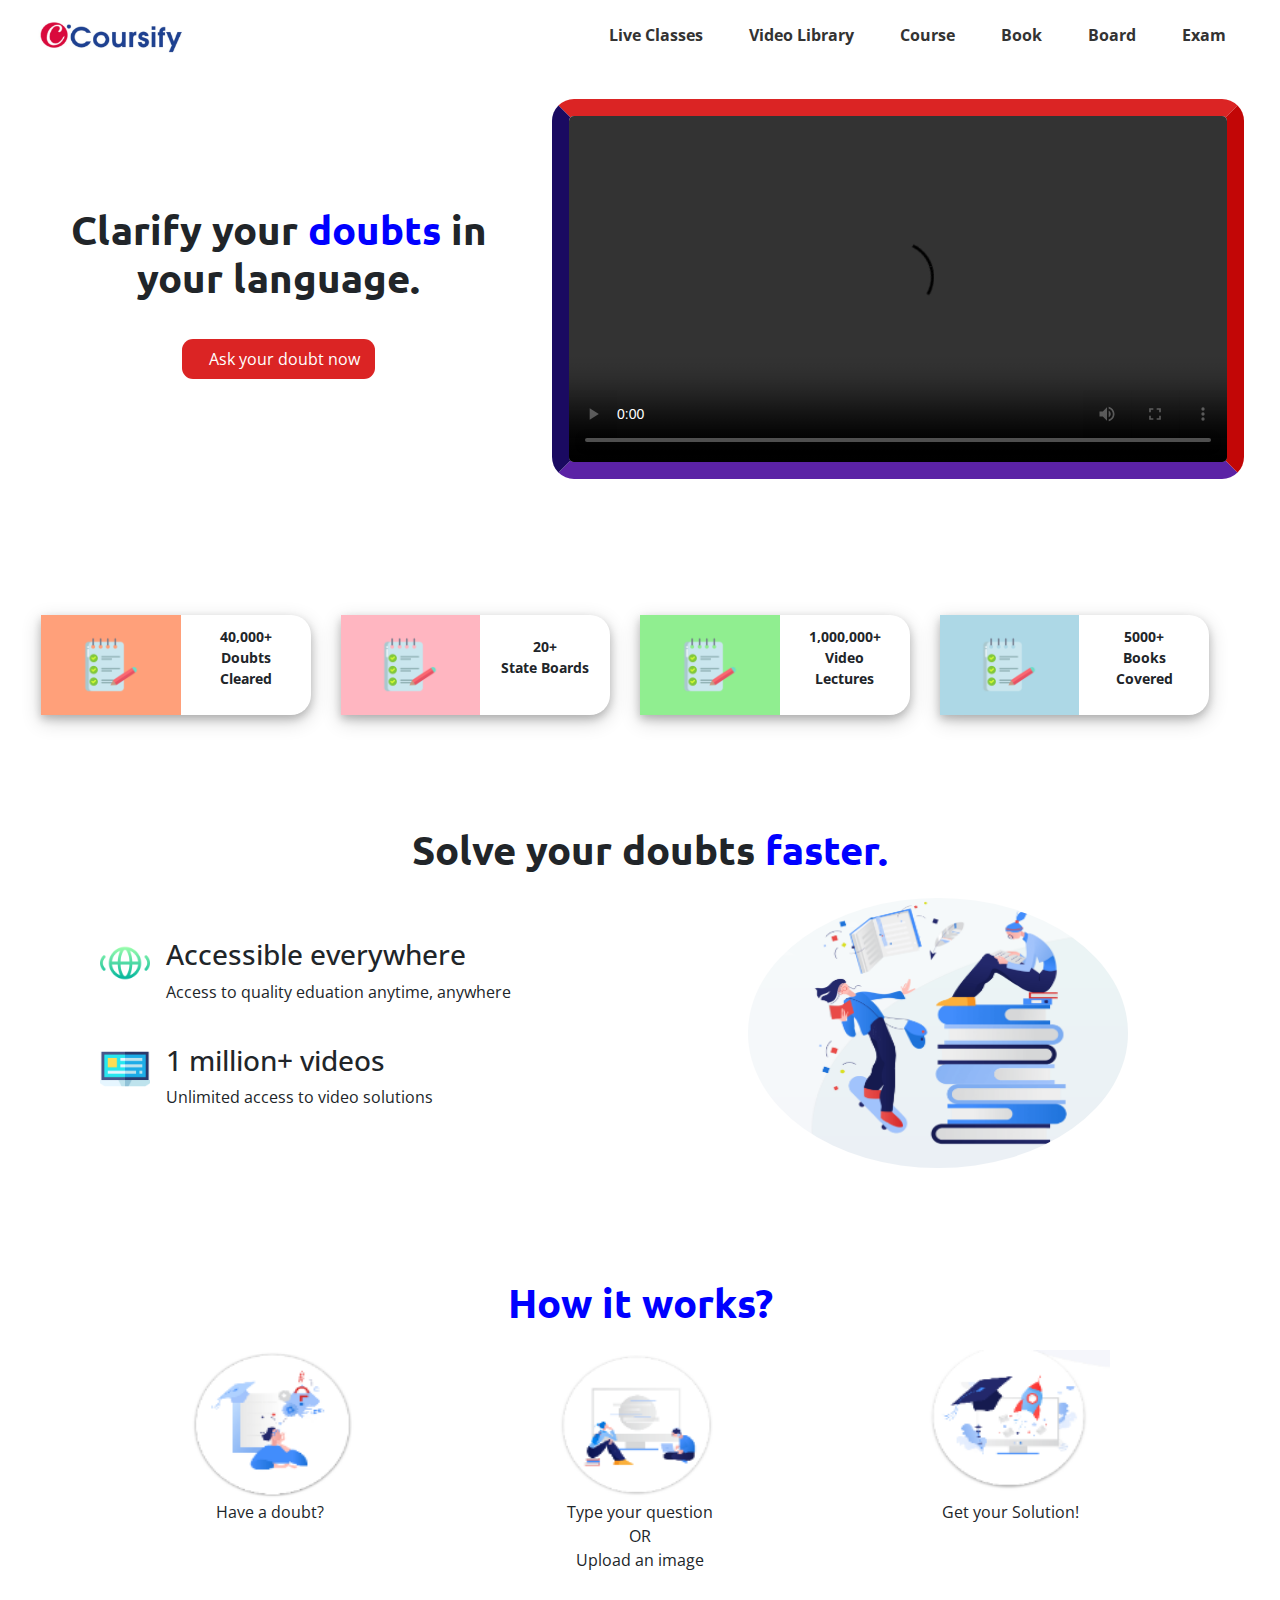
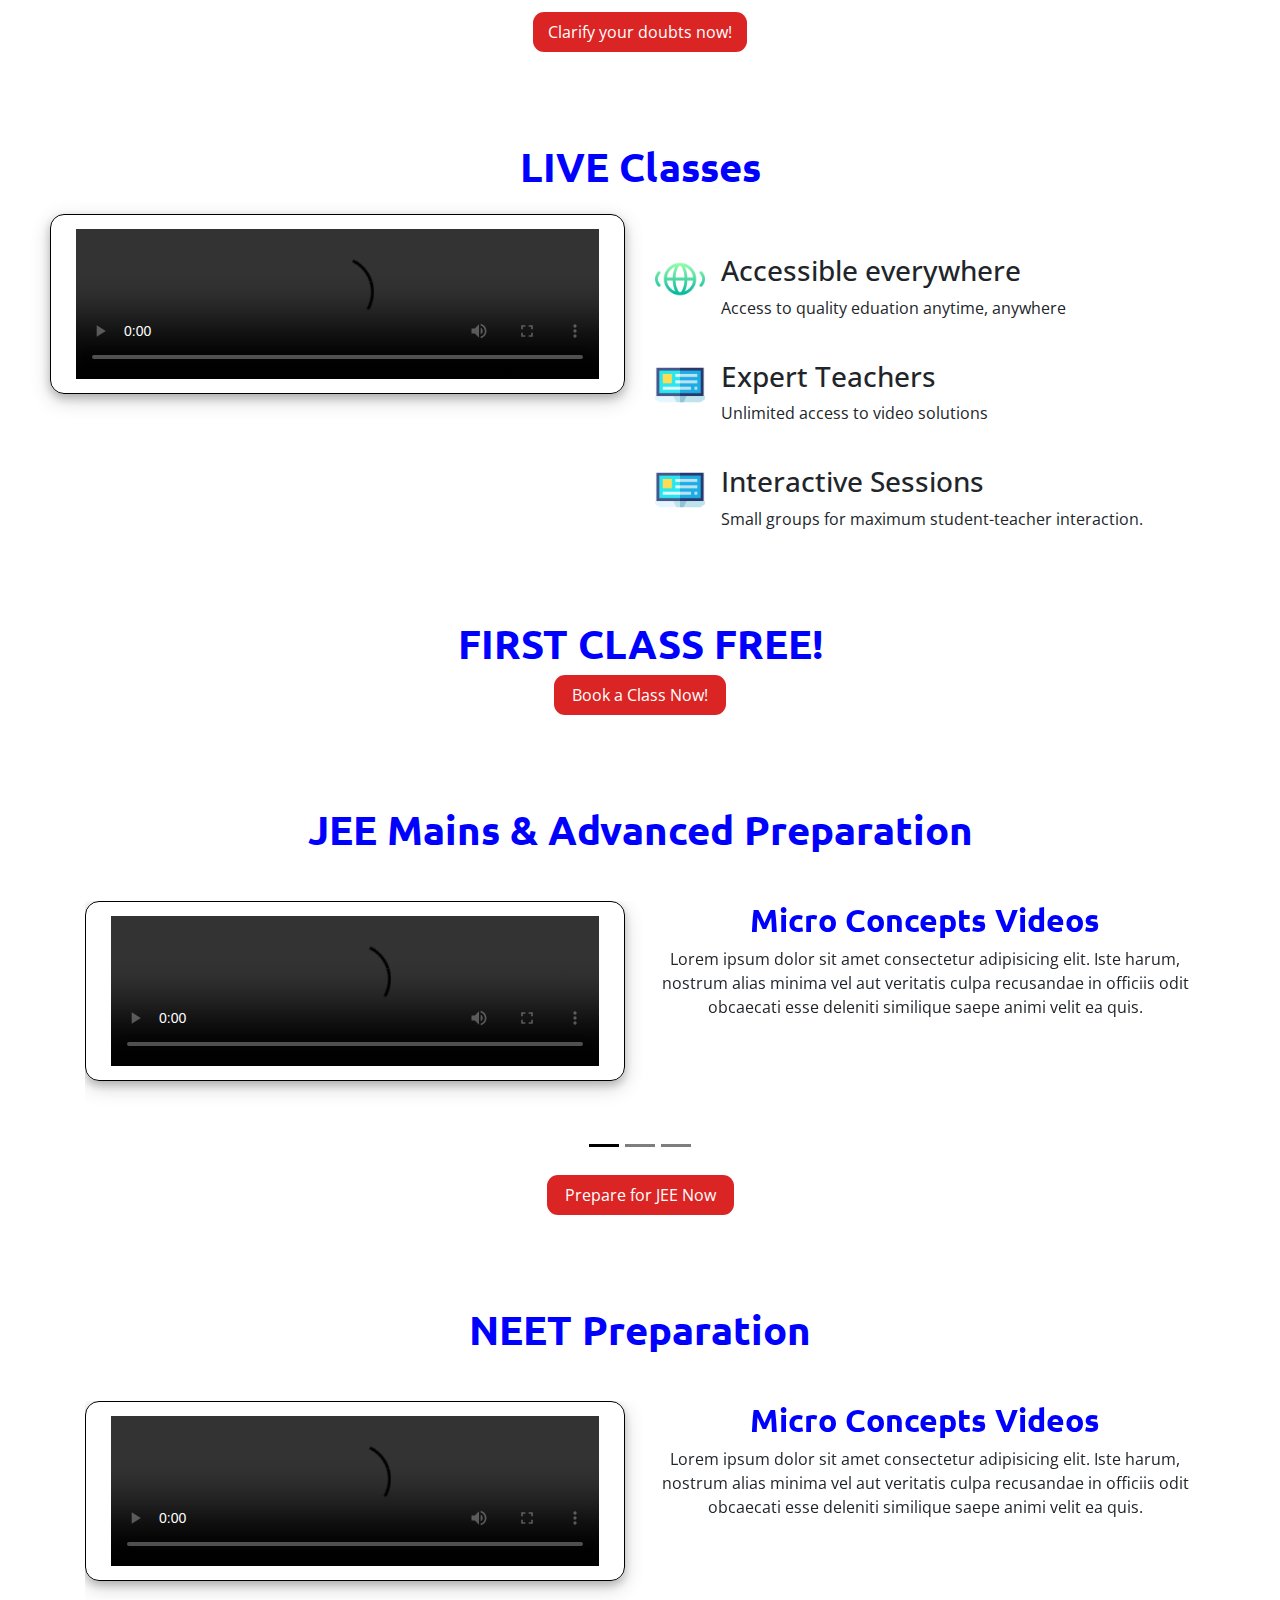
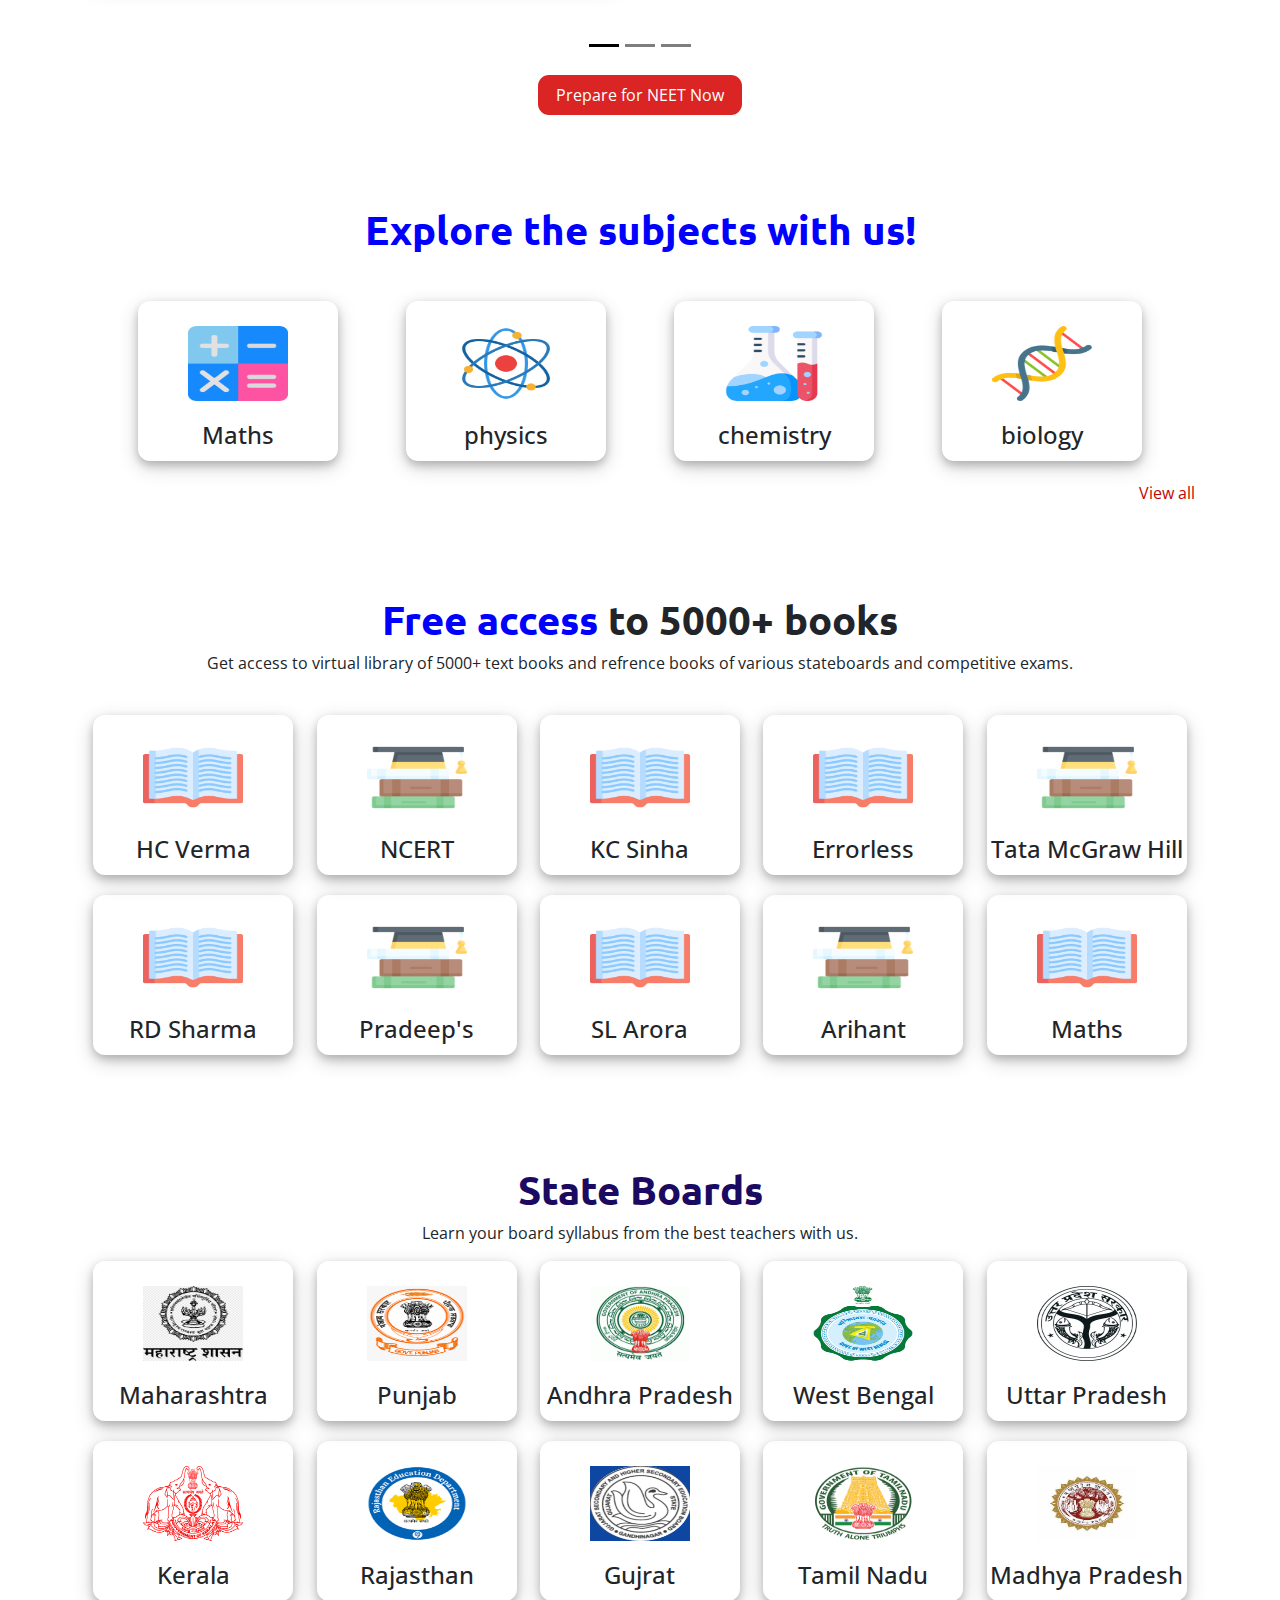
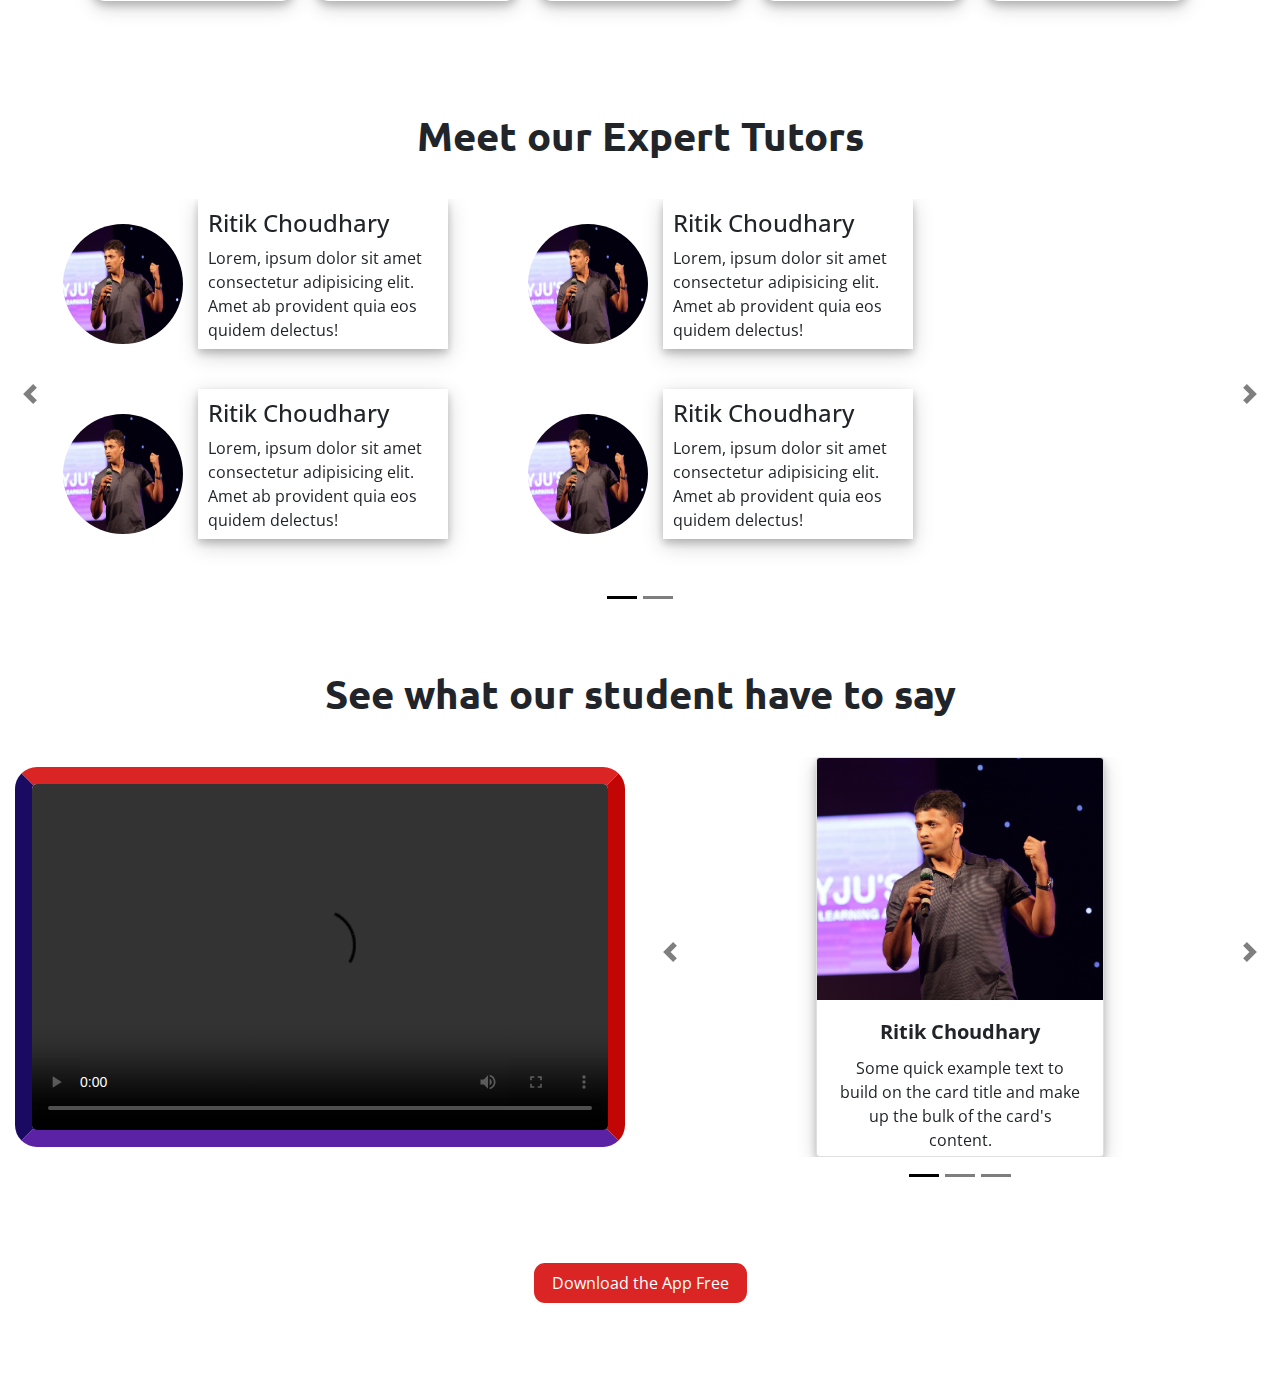
==== commit e4cc1d36: "expert section classes changed" ====
--- a/Coursify/index.html
+++ b/Coursify/index.html
@@ -202,7 +202,7 @@
             <div>
               <img
                 src="./assets/images/internet.png"
-                class="doubts-icon mr-3"
+                class="doubts-icon mr-3 img-responsive"
                 alt="internet"
               />
             </div>
@@ -669,7 +669,7 @@
 
     <!-- Meet experts section -->
 
-    <section class="meet-expert-section container">
+    <section class="meet-expert-section container-fluid">
       <div class="meet-expert-heading">
         <h1>Meet our Expert Tutors</h1>
       </div>
@@ -689,7 +689,7 @@
 
           <div class="carousel-inner" role="listbox">
             <div class="carousel-item active">
-              <div class="four-profiles">
+              <div class="four-profiles ml-5">
                 <!-- profile 1 -->
                 <div class="profile-container">
                   <div class="expert-img">
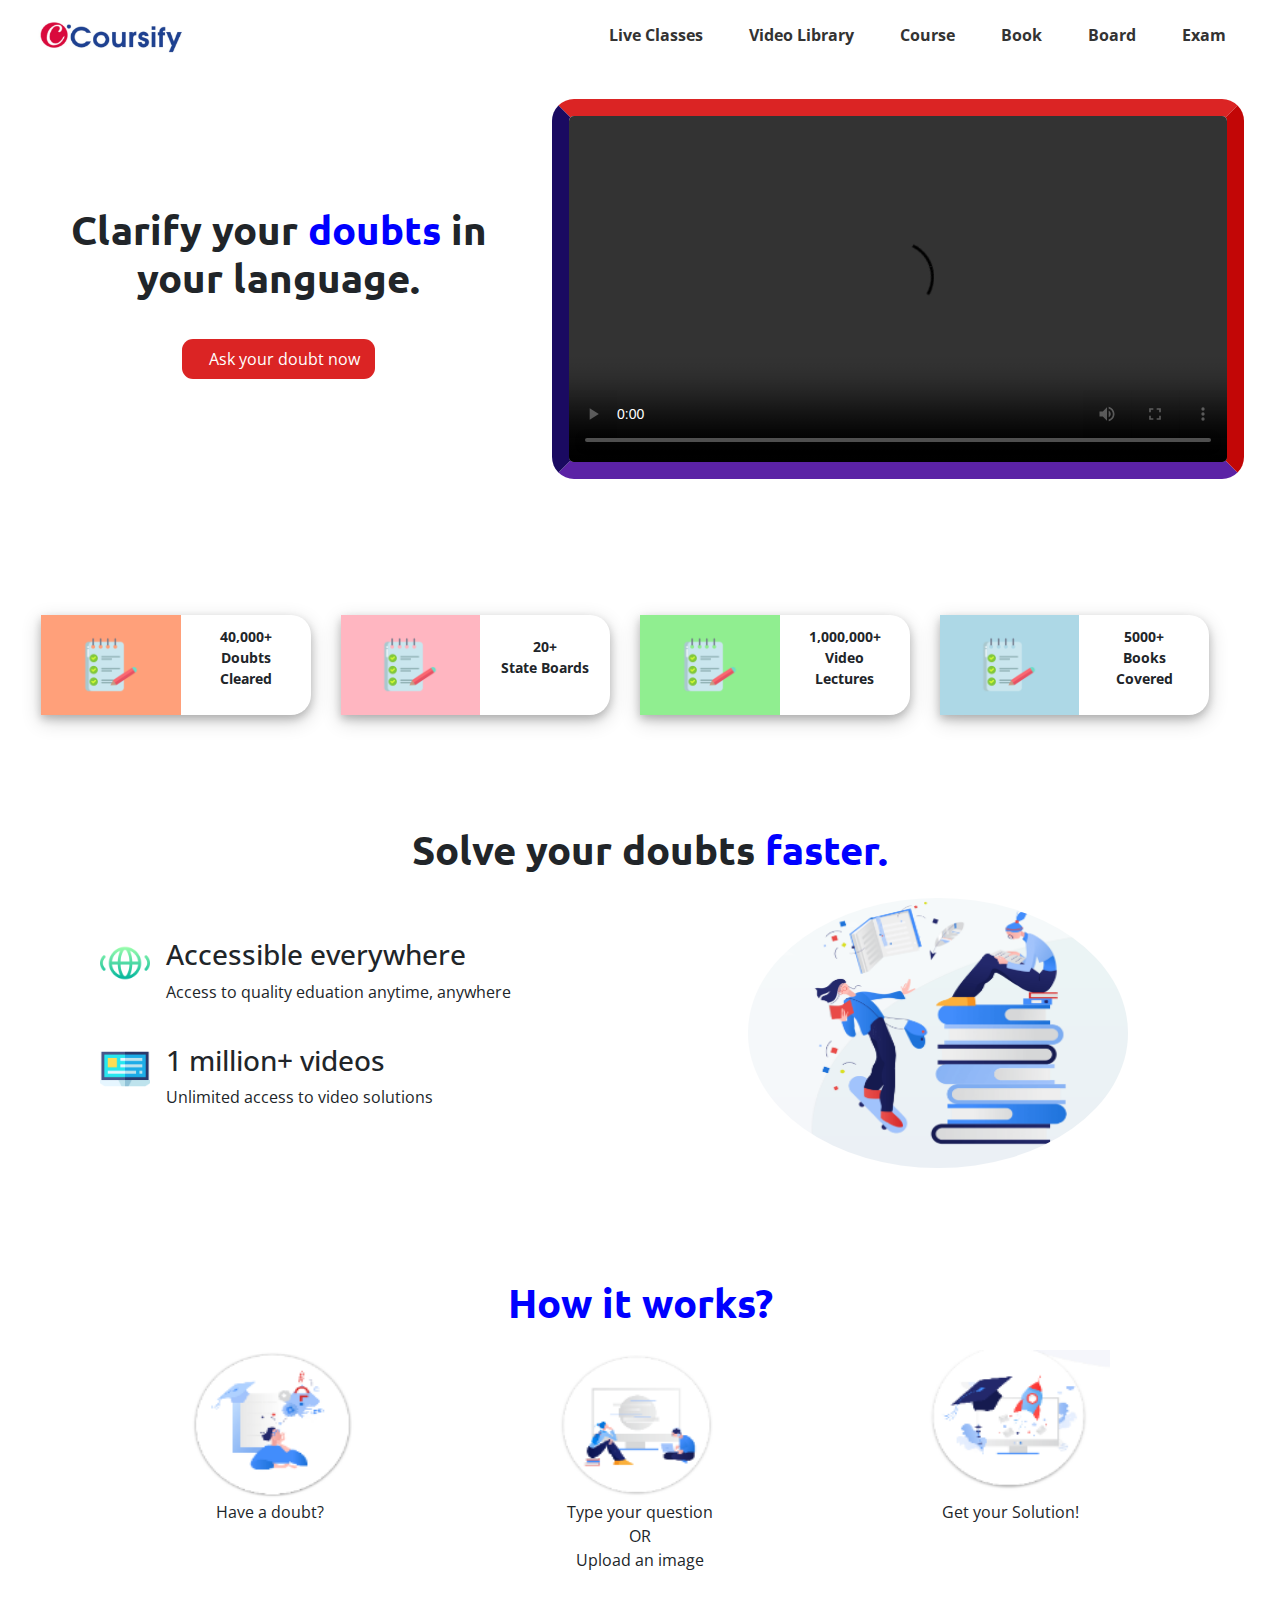
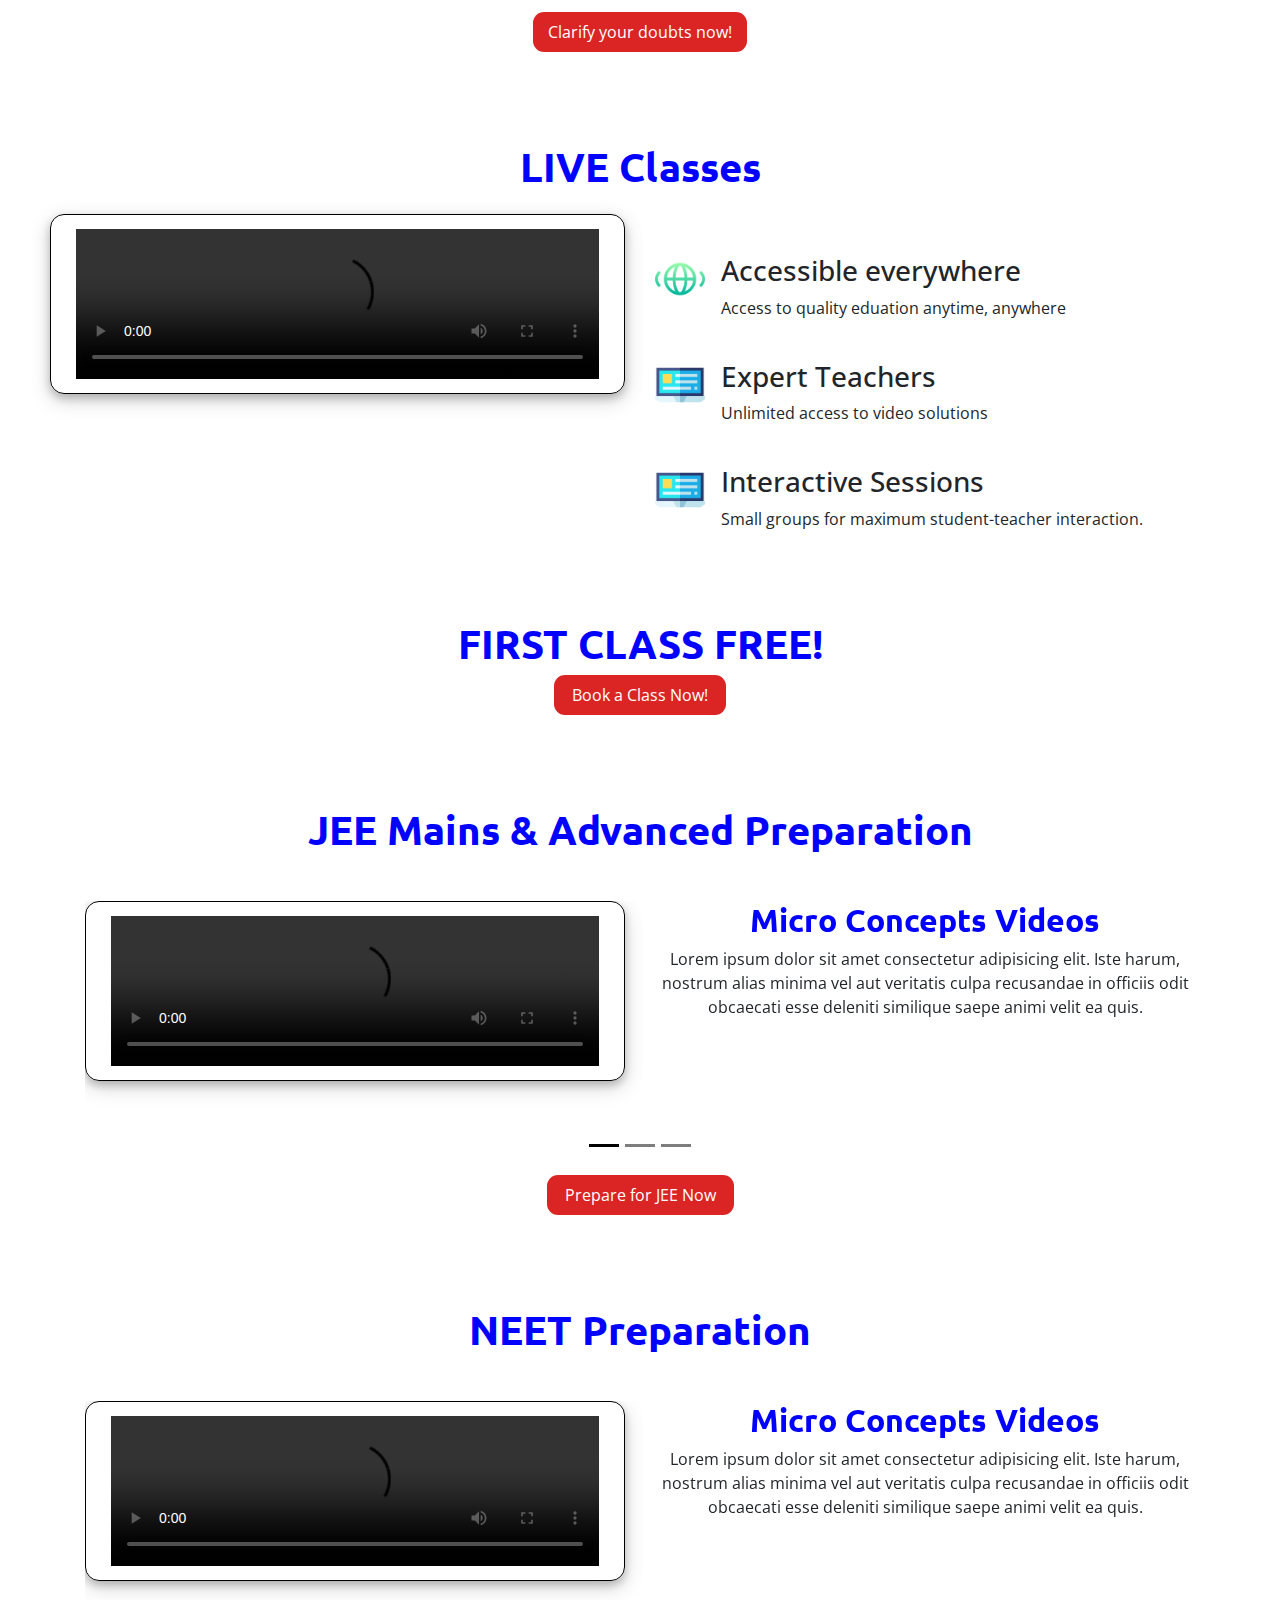
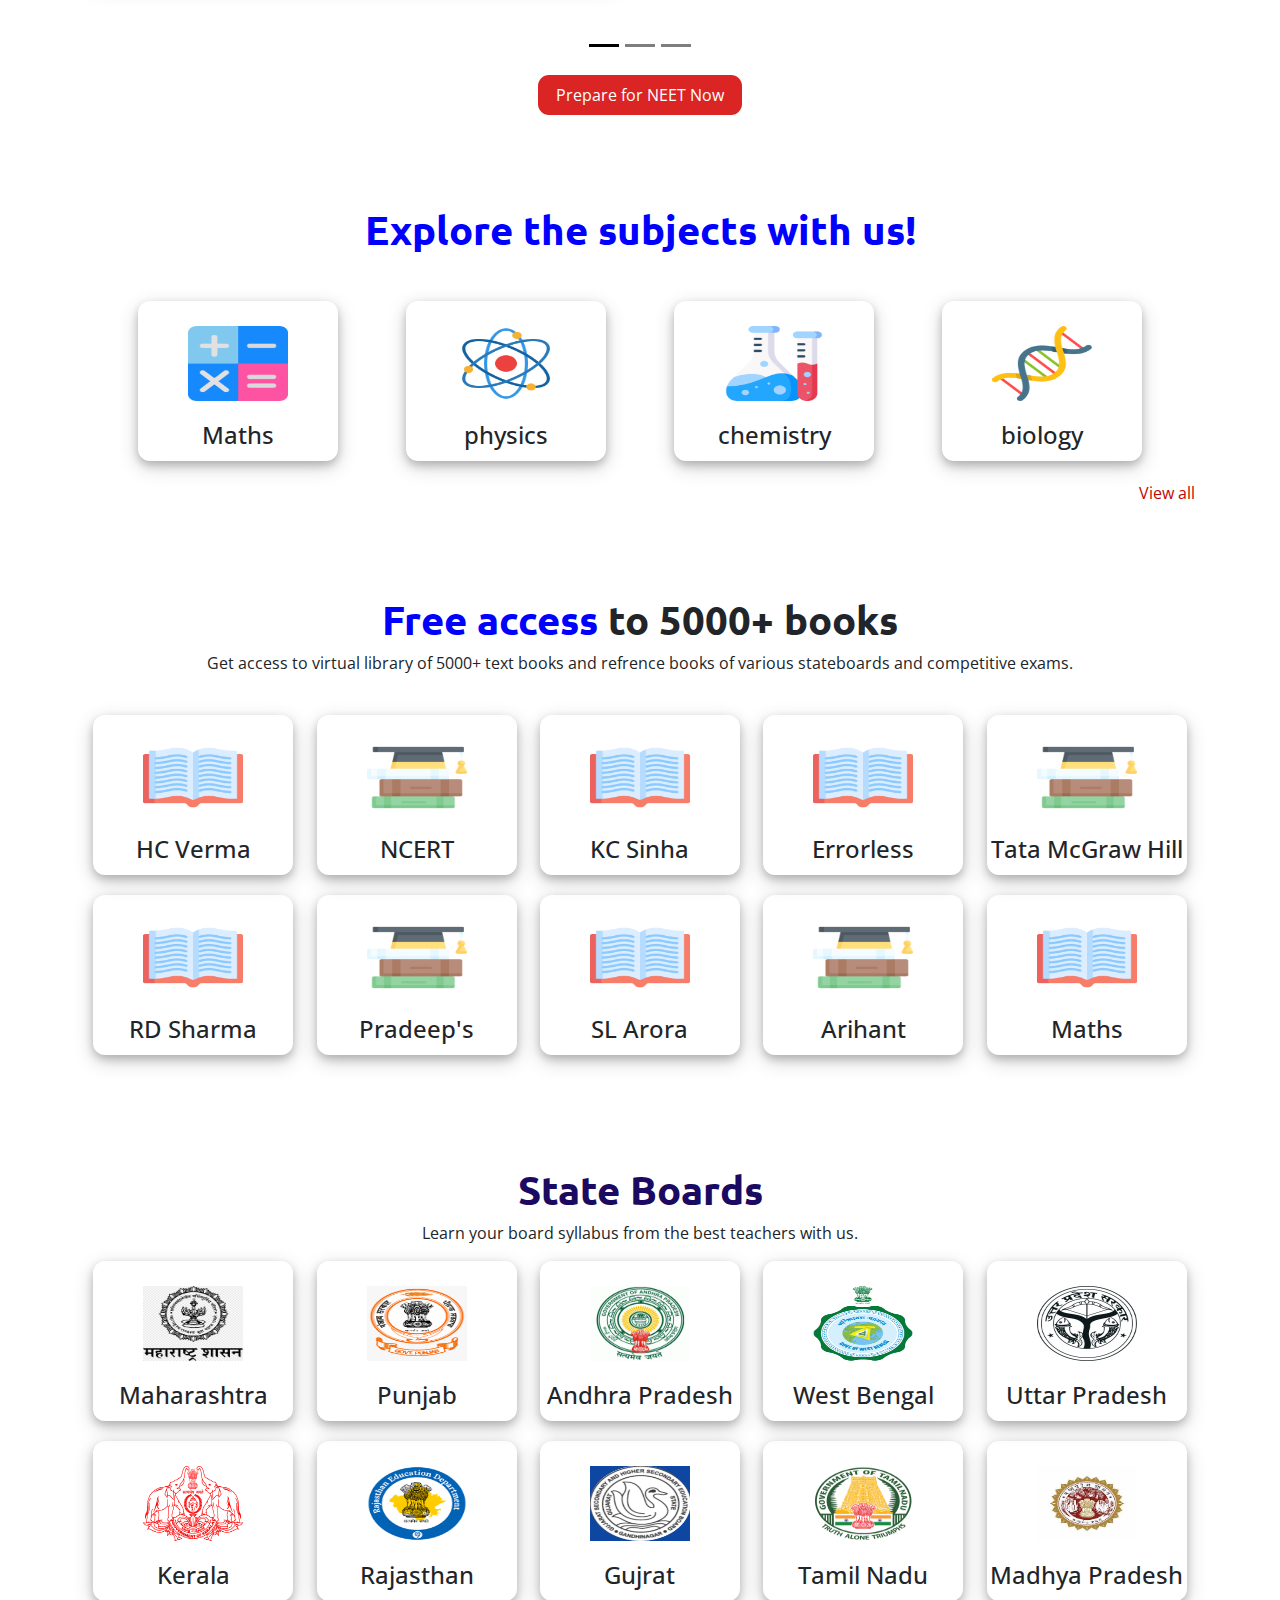
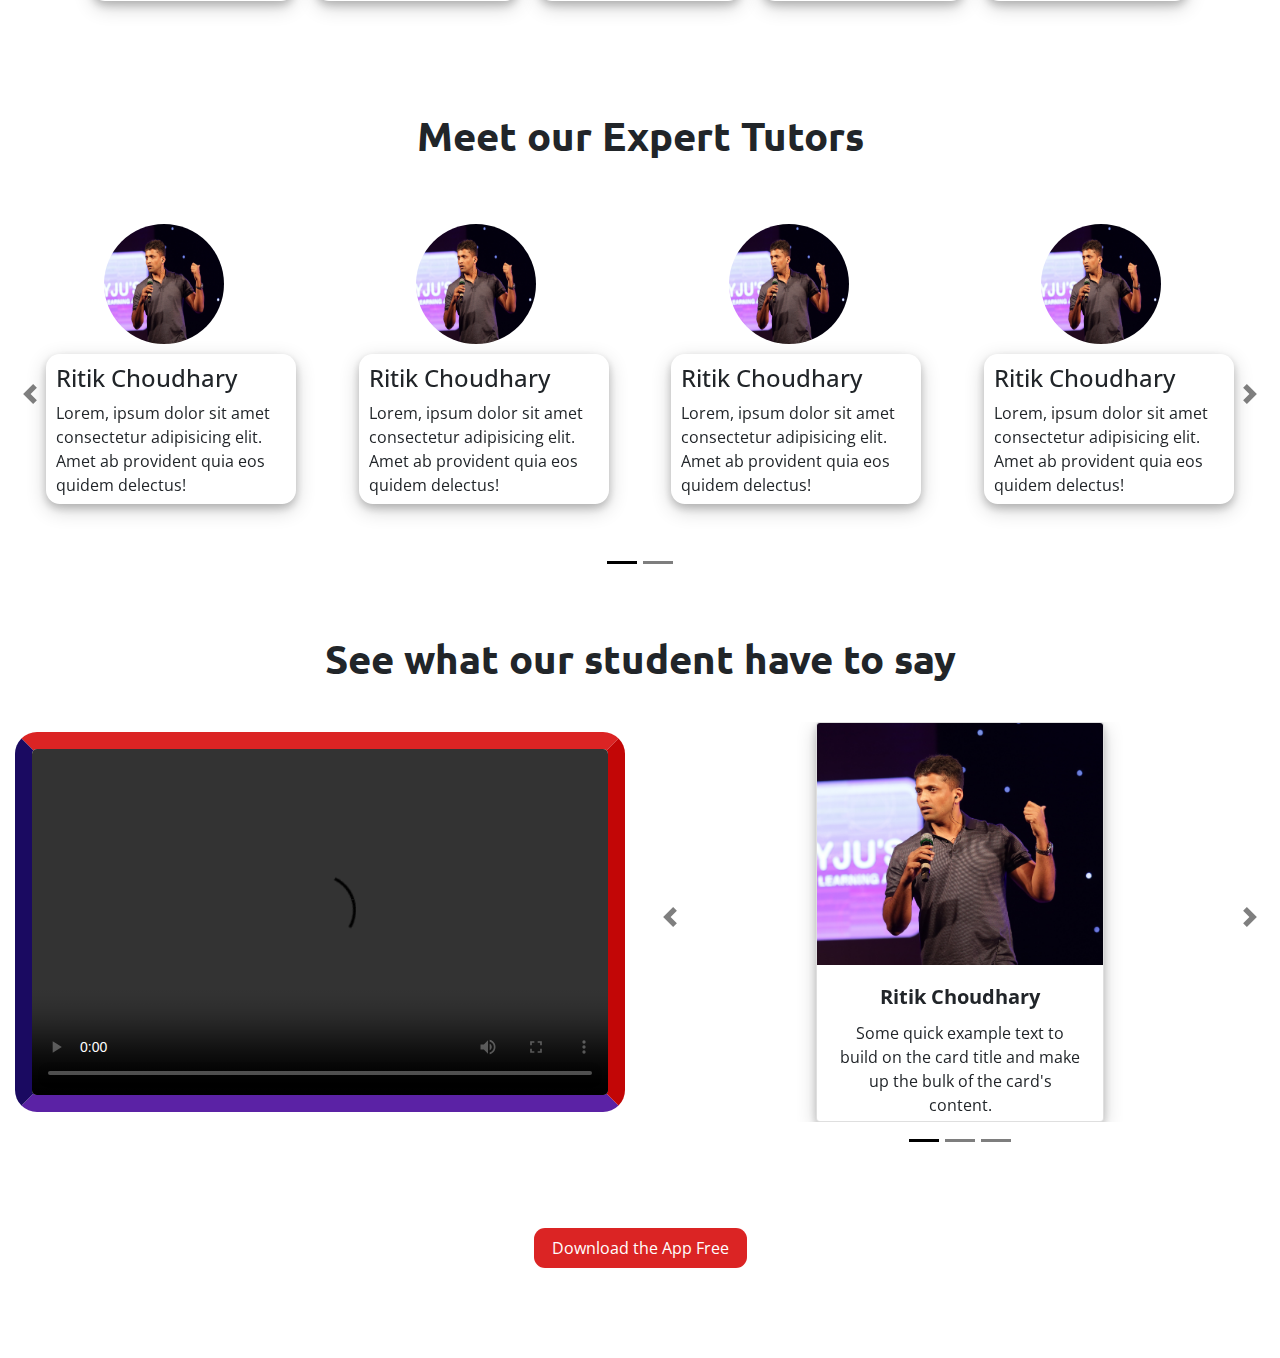
==== commit cab5efbb: "updated experts section" ====
--- a/Coursify/index.html
+++ b/Coursify/index.html
@@ -689,9 +689,9 @@
 
           <div class="carousel-inner" role="listbox">
             <div class="carousel-item active">
-              <div class="four-profiles ml-5">
+              <div class="four-profiles">
                 <!-- profile 1 -->
-                <div class="profile-container">
+                <div class="profile-container mx-auto">
                   <div class="expert-img">
                     <img src="./assets/images/profile1.jpg" alt="profile" />
                   </div>
@@ -704,7 +704,7 @@
                   </div>
                 </div>
                 <!-- profile 2 -->
-                <div class="profile-container">
+                <div class="profile-container mx-auto">
                   <div class="expert-img">
                     <img src="./assets/images/profile1.jpg" alt="profile" />
                   </div>
@@ -719,7 +719,7 @@
 
                 <!-- profile 3 -->
 
-                <div class="profile-container">
+                <div class="profile-container mx-auto">
                   <div class="expert-img">
                     <img src="./assets/images/profile1.jpg" alt="profile" />
                   </div>
@@ -732,7 +732,7 @@
                   </div>
                 </div>
                 <!-- profile 4 -->
-                <div class="profile-container">
+                <div class="profile-container mx-auto">
                   <div class="expert-img">
                     <img src="./assets/images/profile1.jpg" alt="profile" />
                   </div>
@@ -750,7 +750,7 @@
             <div class="carousel-item">
               <div class="four-profiles">
                 <!-- profile 1 -->
-                <div class="profile-container">
+                <div class="profile-container mx-auto">
                   <div class="expert-img">
                     <img src="./assets/images/profile1.jpg" alt="profile" />
                   </div>
@@ -763,7 +763,7 @@
                   </div>
                 </div>
                 <!-- profile 2 -->
-                <div class="profile-container">
+                <div class="profile-container mx-auto">
                   <div class="expert-img">
                     <img src="./assets/images/profile1.jpg" alt="profile" />
                   </div>
@@ -778,7 +778,7 @@
 
                 <!-- profile 3 -->
 
-                <div class="profile-container shift-right">
+                <div class="profile-container mx-auto">
                   <div class="expert-img">
                     <img src="./assets/images/profile1.jpg" alt="profile" />
                   </div>
@@ -791,7 +791,7 @@
                   </div>
                 </div>
                 <!-- profile 4 -->
-                <div class="profile-container">
+                <div class="profile-container mx-auto">
                   <div class="expert-img">
                     <img src="./assets/images/profile1.jpg" alt="profile" />
                   </div>
--- a/Coursify/stylesheet/style.css
+++ b/Coursify/stylesheet/style.css
@@ -382,6 +382,7 @@
 }
 .profile-container {
   display: flex;
+  flex-direction: column;
   margin-bottom: 40px;
   margin-right: 80px;
 }
@@ -391,12 +392,17 @@
   border-radius: 50%;
   margin-right: 15px;
   margin-top: 25px;
+  margin-bottom: 10px;
+}
+.expert-img {
+  text-align: center;
 }
 .expert-text {
   width: 250px;
   height: 150px;
   box-shadow: 0 4px 8px 0 rgba(0, 0, 0, 0.2), 0 6px 20px 0 rgba(0, 0, 0, 0.19);
   padding: 10px;
+  border-radius: 14px;
 }
 .meet-expert-section {
   margin-bottom: 90px;
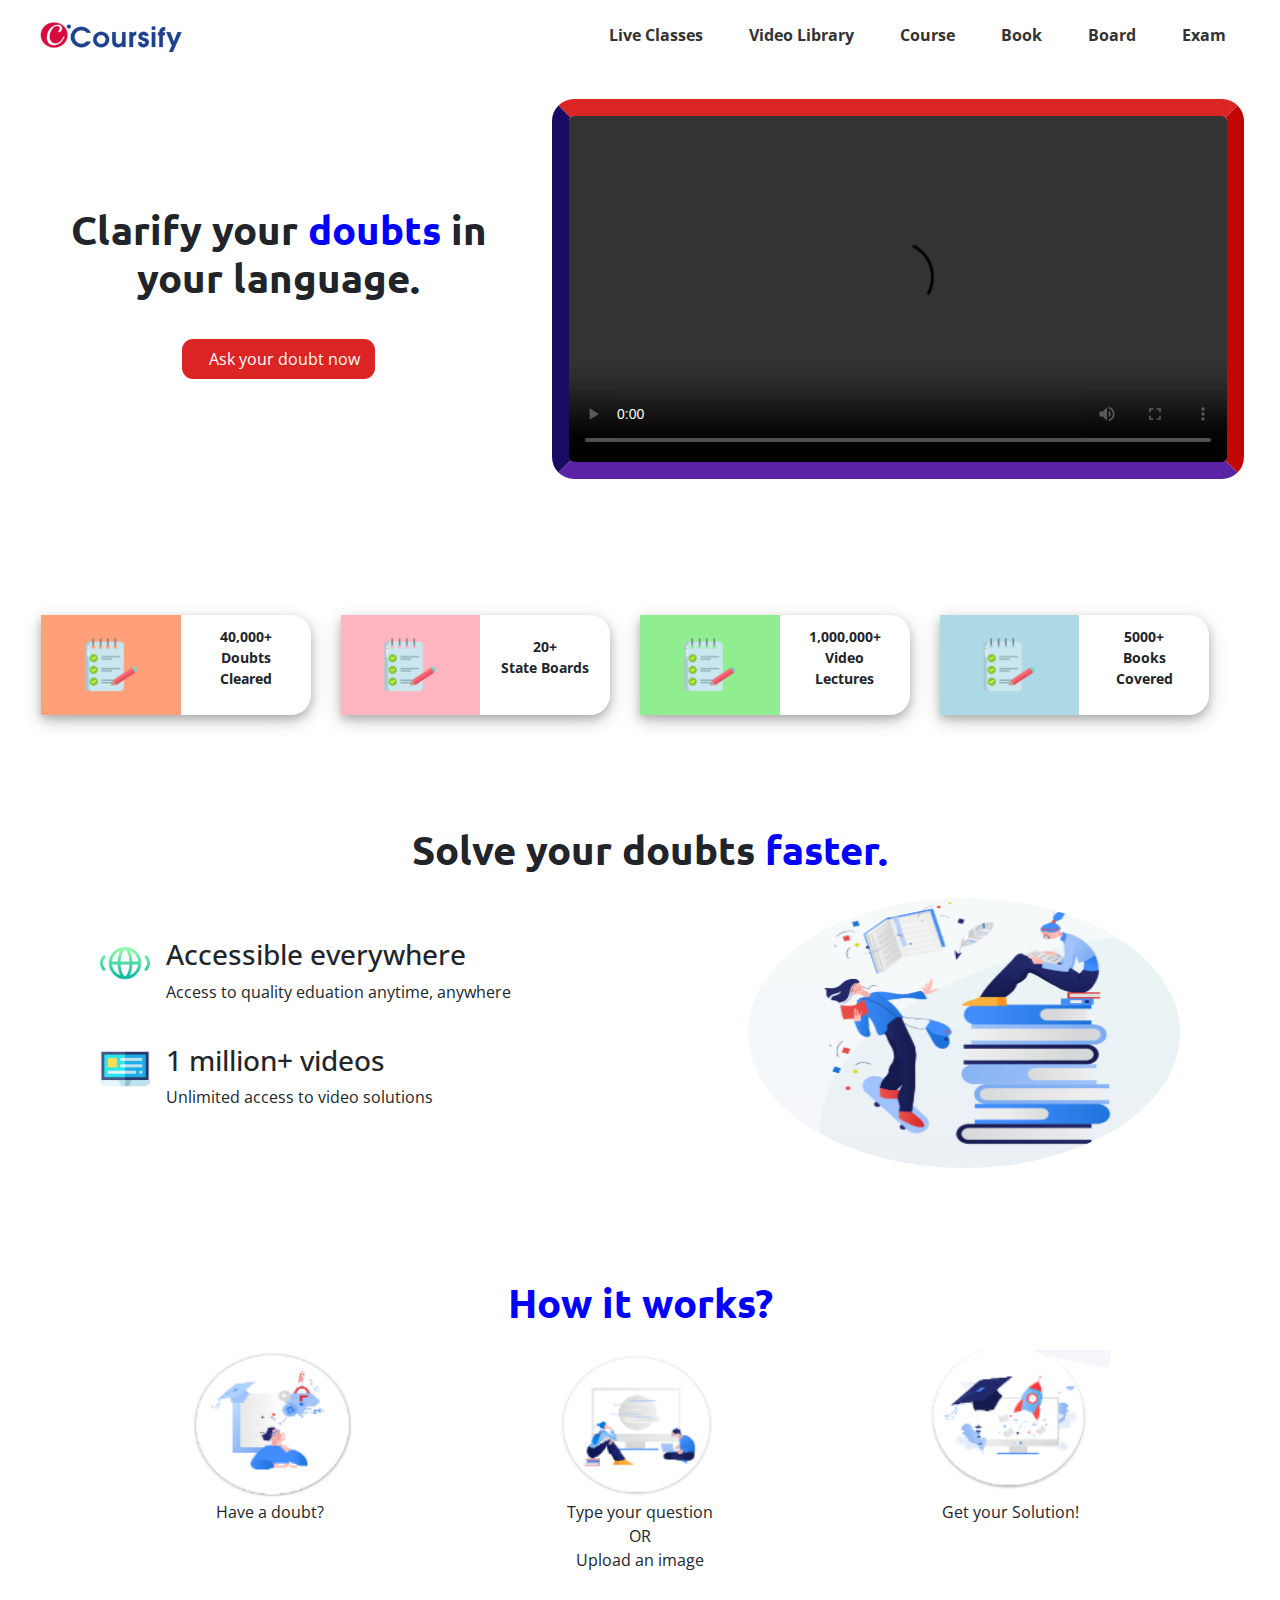
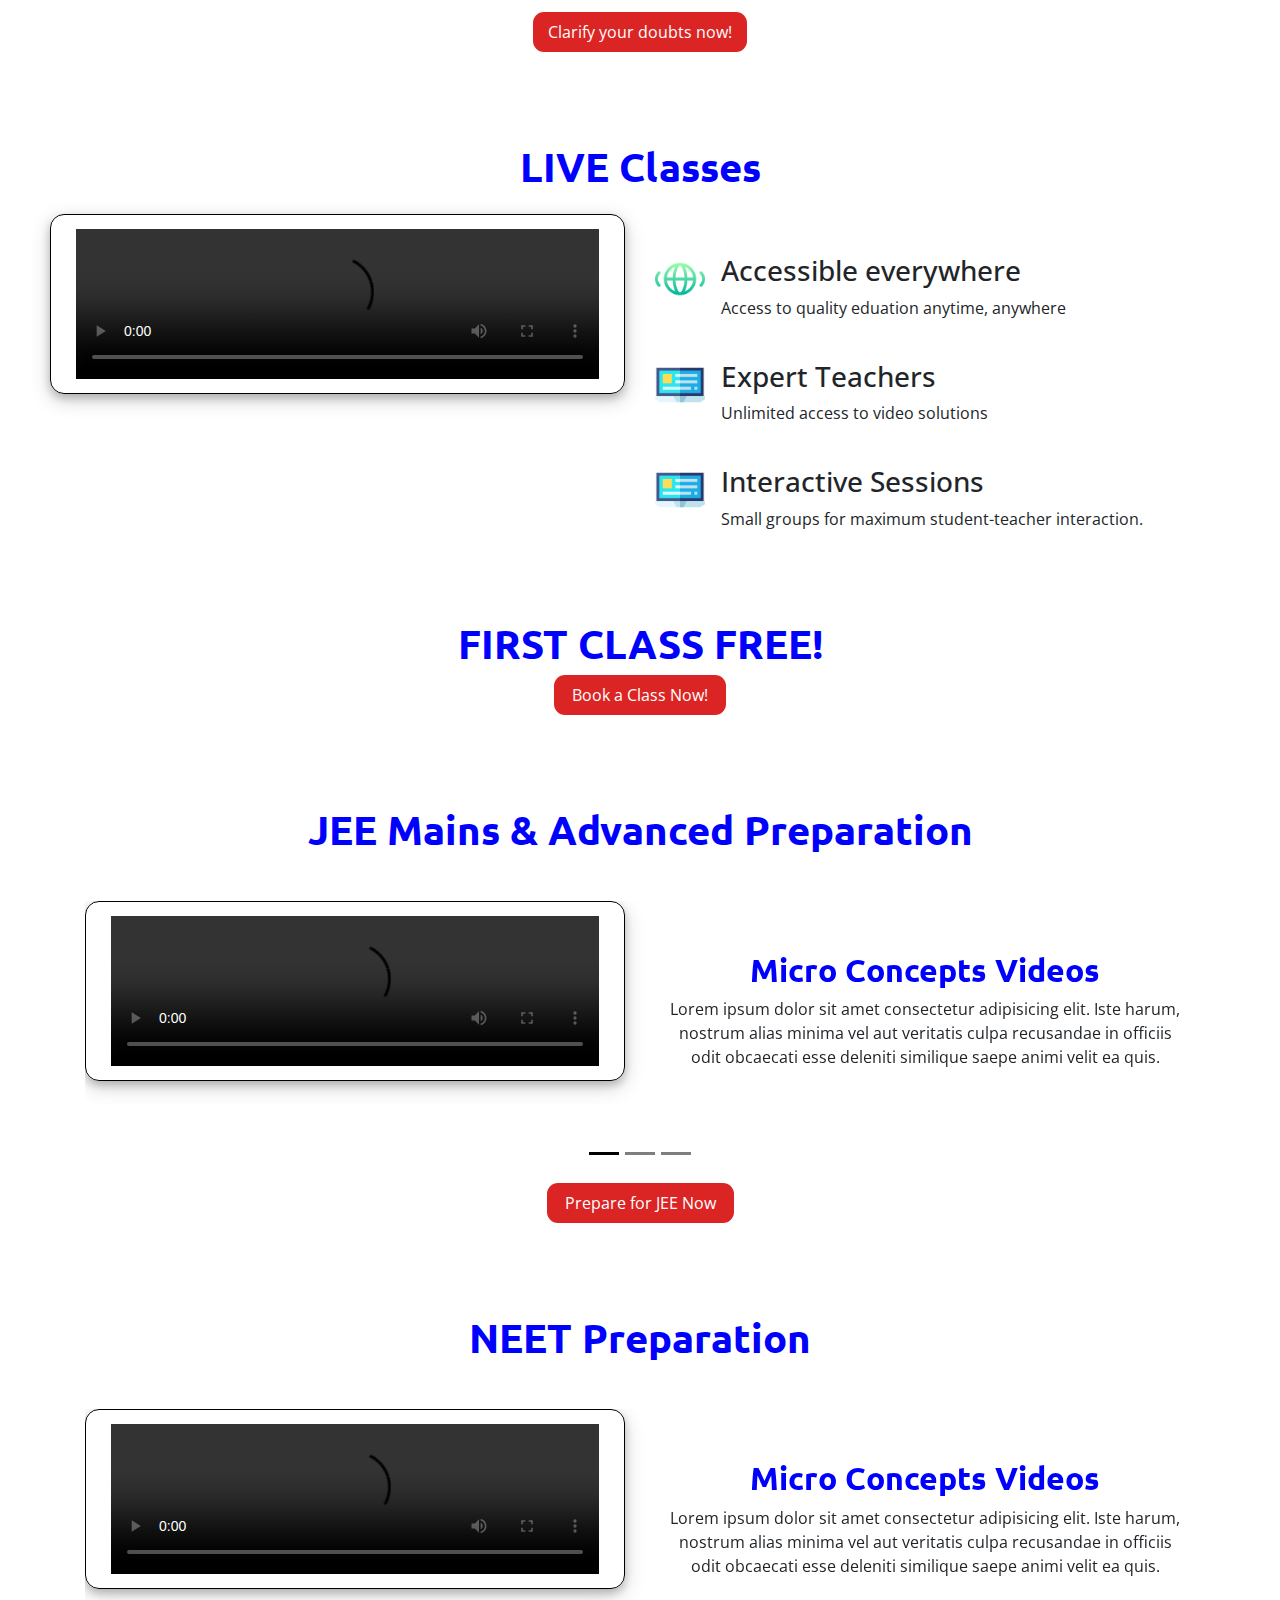
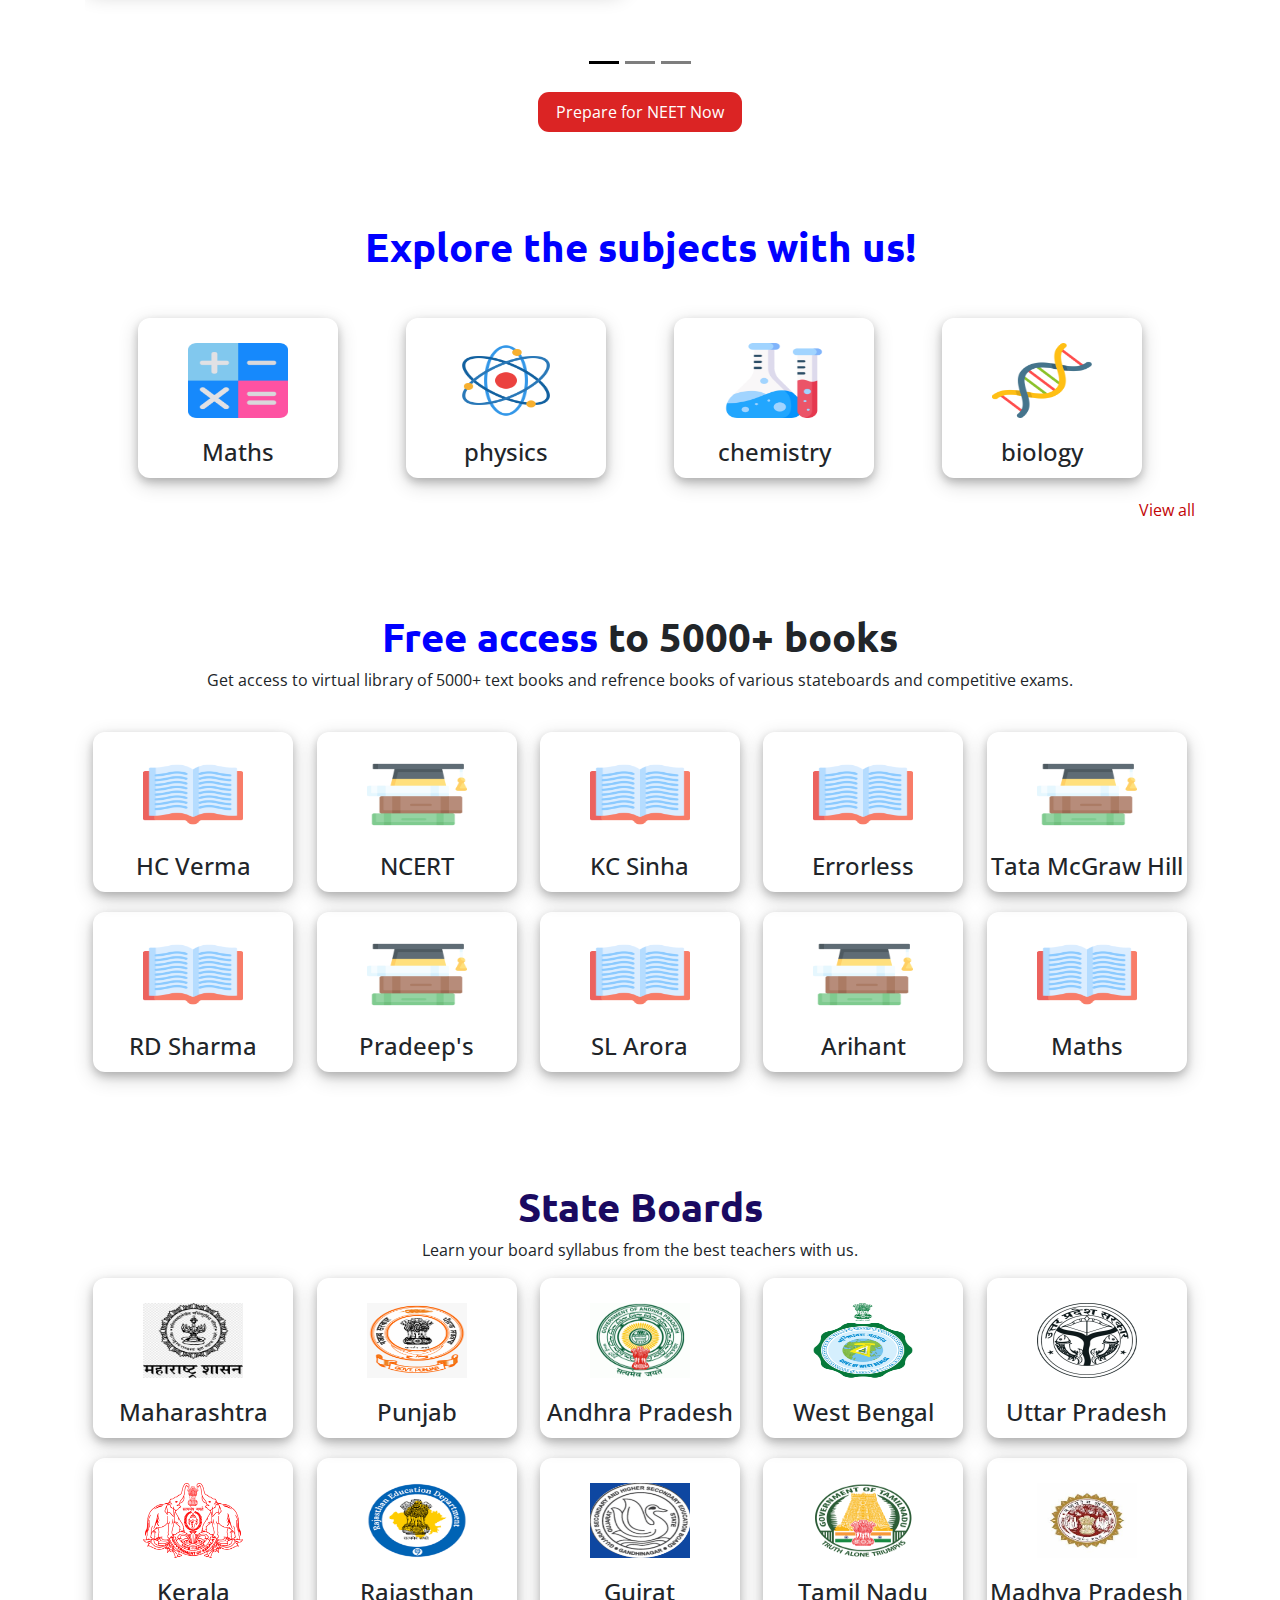
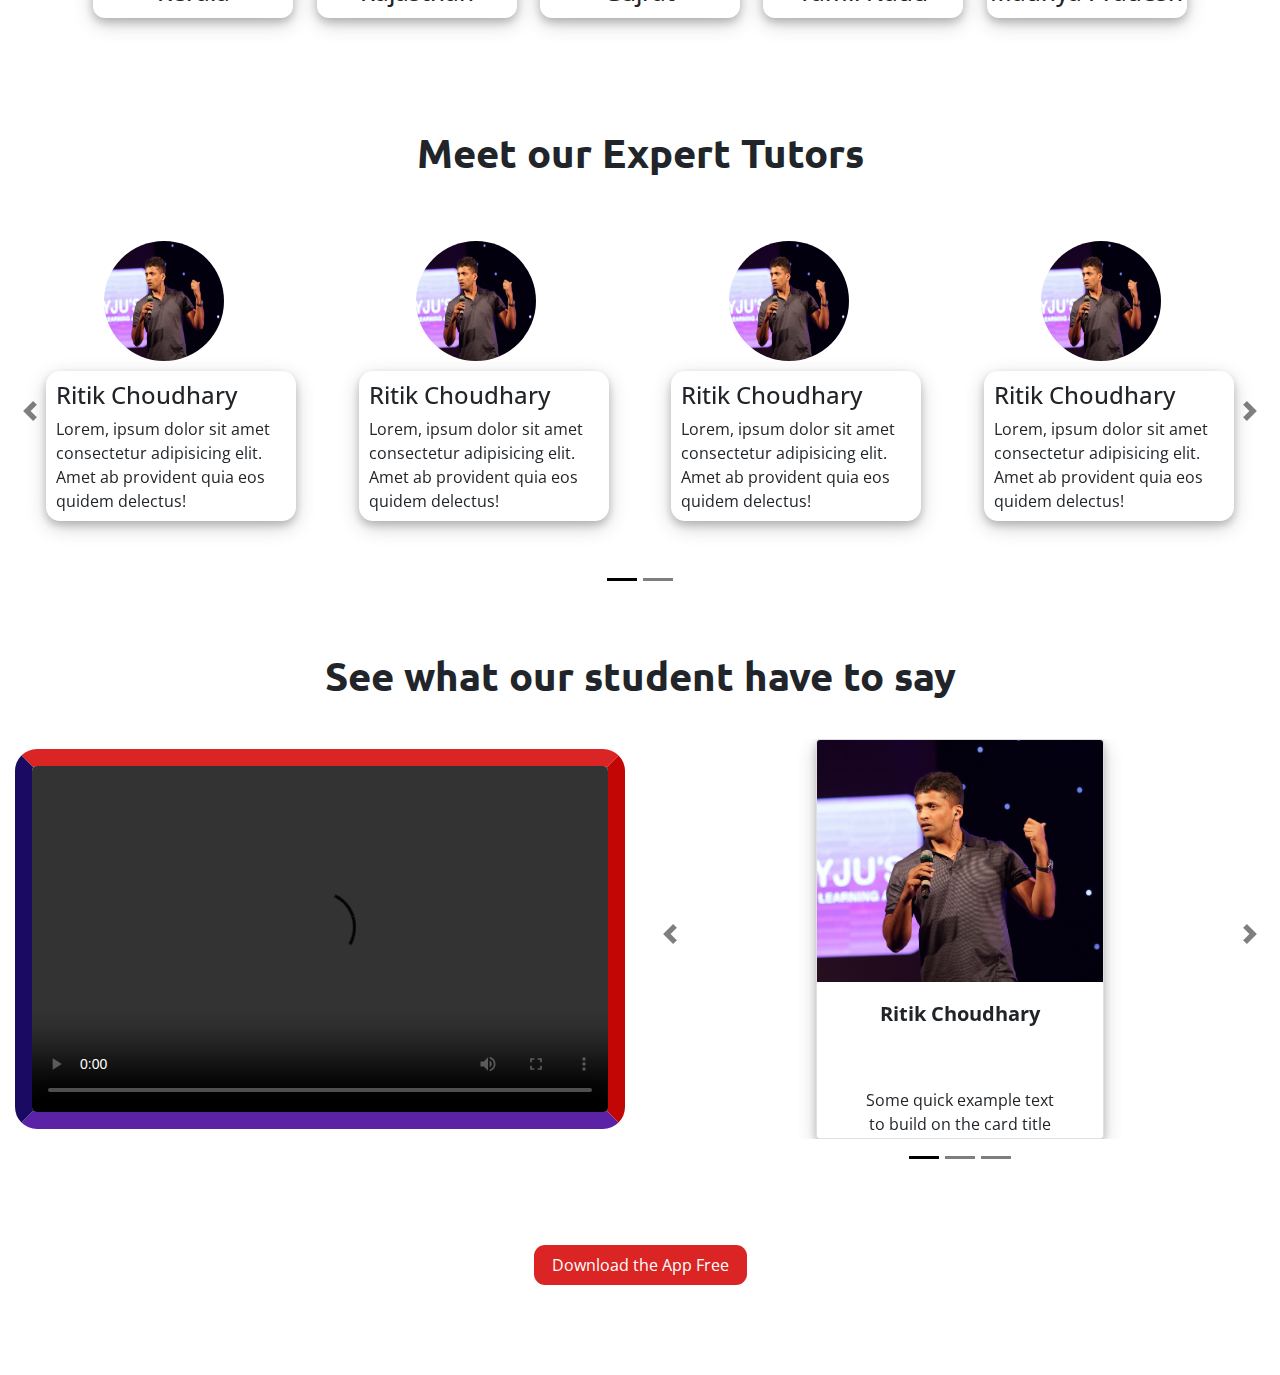
==== commit b0e60a10: "card-text updated" ====
--- a/Coursify/index.html
+++ b/Coursify/index.html
@@ -908,7 +908,7 @@
                   />
                   <div class="card-body">
                     <h5 class="card-title">Ritik Choudhary</h5>
-                    <p class="card-text">
+                    <p class="card-text text-pad">
                       Some quick example text to build on the card title and
                       make up the bulk of the card's content.
                     </p>
--- a/Coursify/stylesheet/style.css
+++ b/Coursify/stylesheet/style.css
@@ -161,7 +161,7 @@
   margin-top: 40px;
 }
 .books-img {
-  width: 380px;
+  width: 100%;
   height: 270px;
   border-radius: 50%;
   margin-bottom: 20px;
@@ -461,7 +461,7 @@
   height: 400px;
   box-shadow: 0 4px 8px 0 rgba(0, 0, 0, 0.2), 0 6px 20px 0 rgba(0, 0, 0, 0.19);
 }
-.card-text {
+.text-pad {
   padding: 0 !important;
 }
 .card-title {
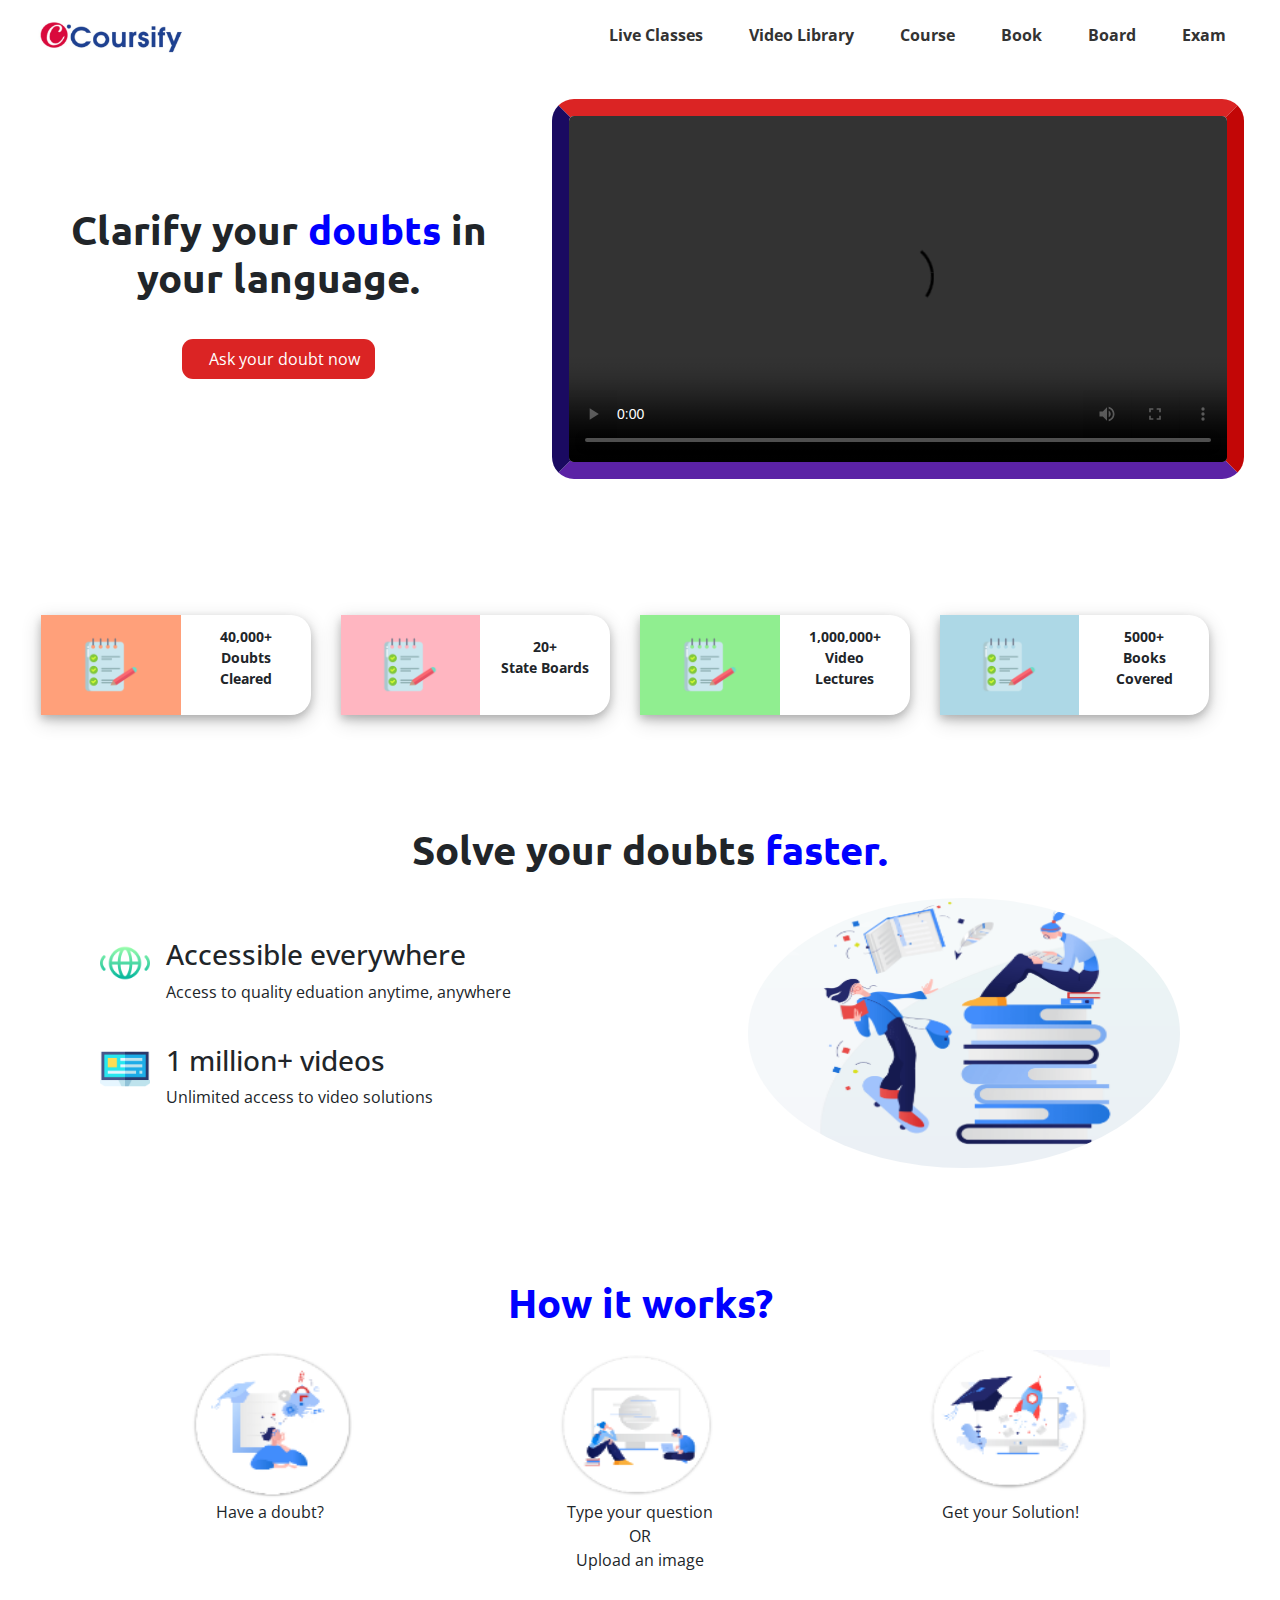
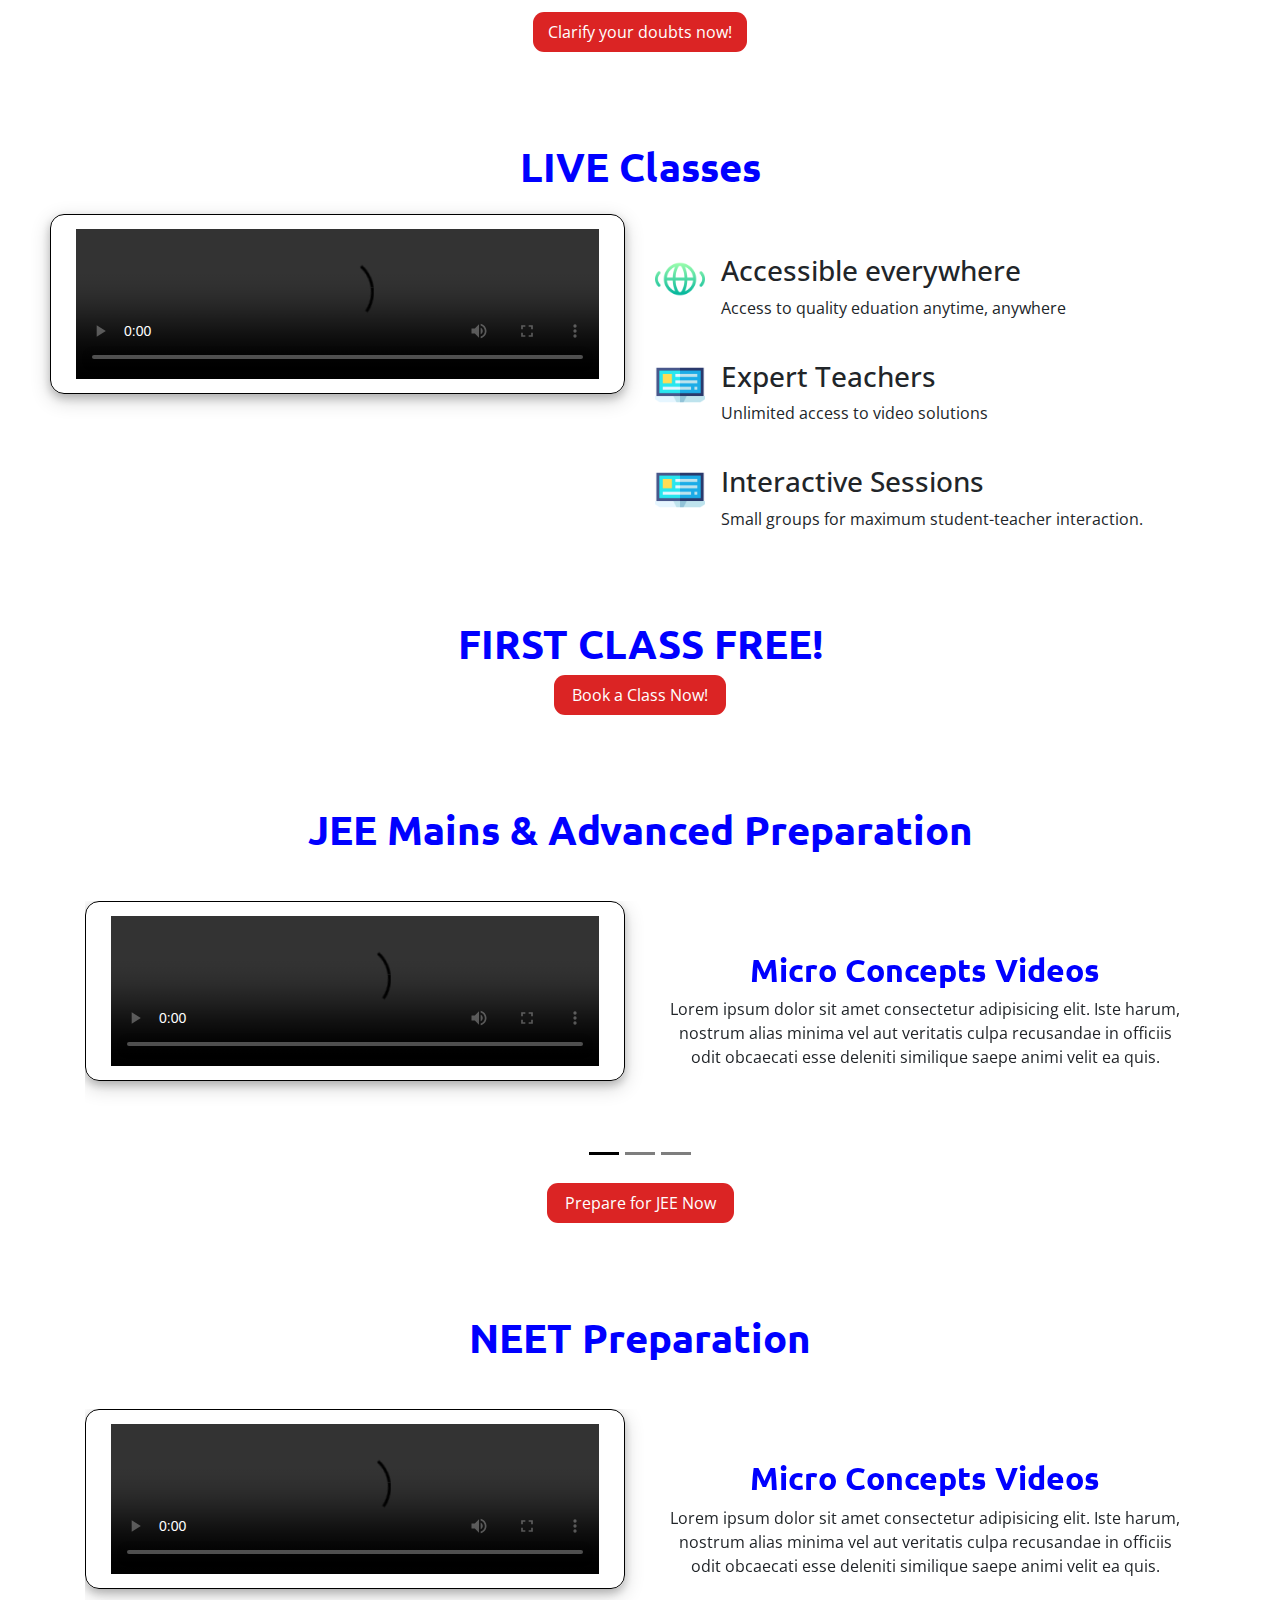
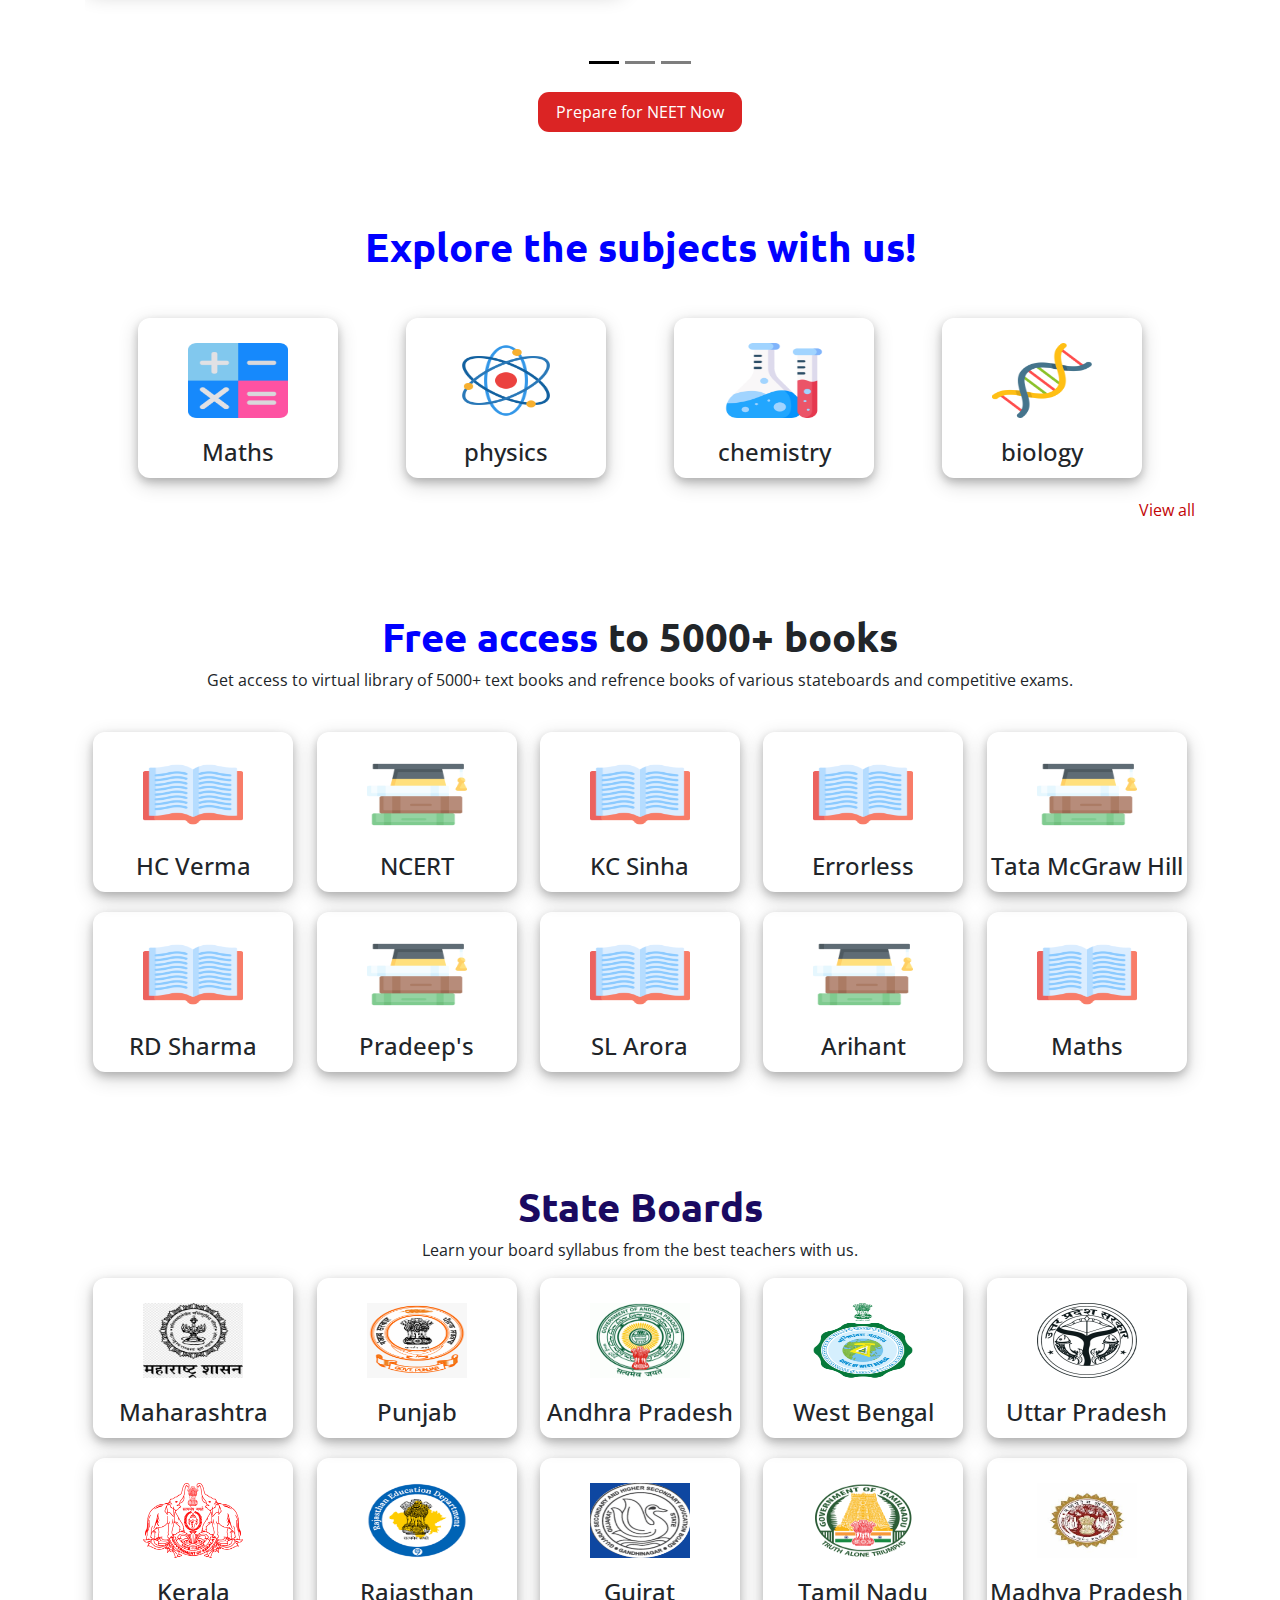
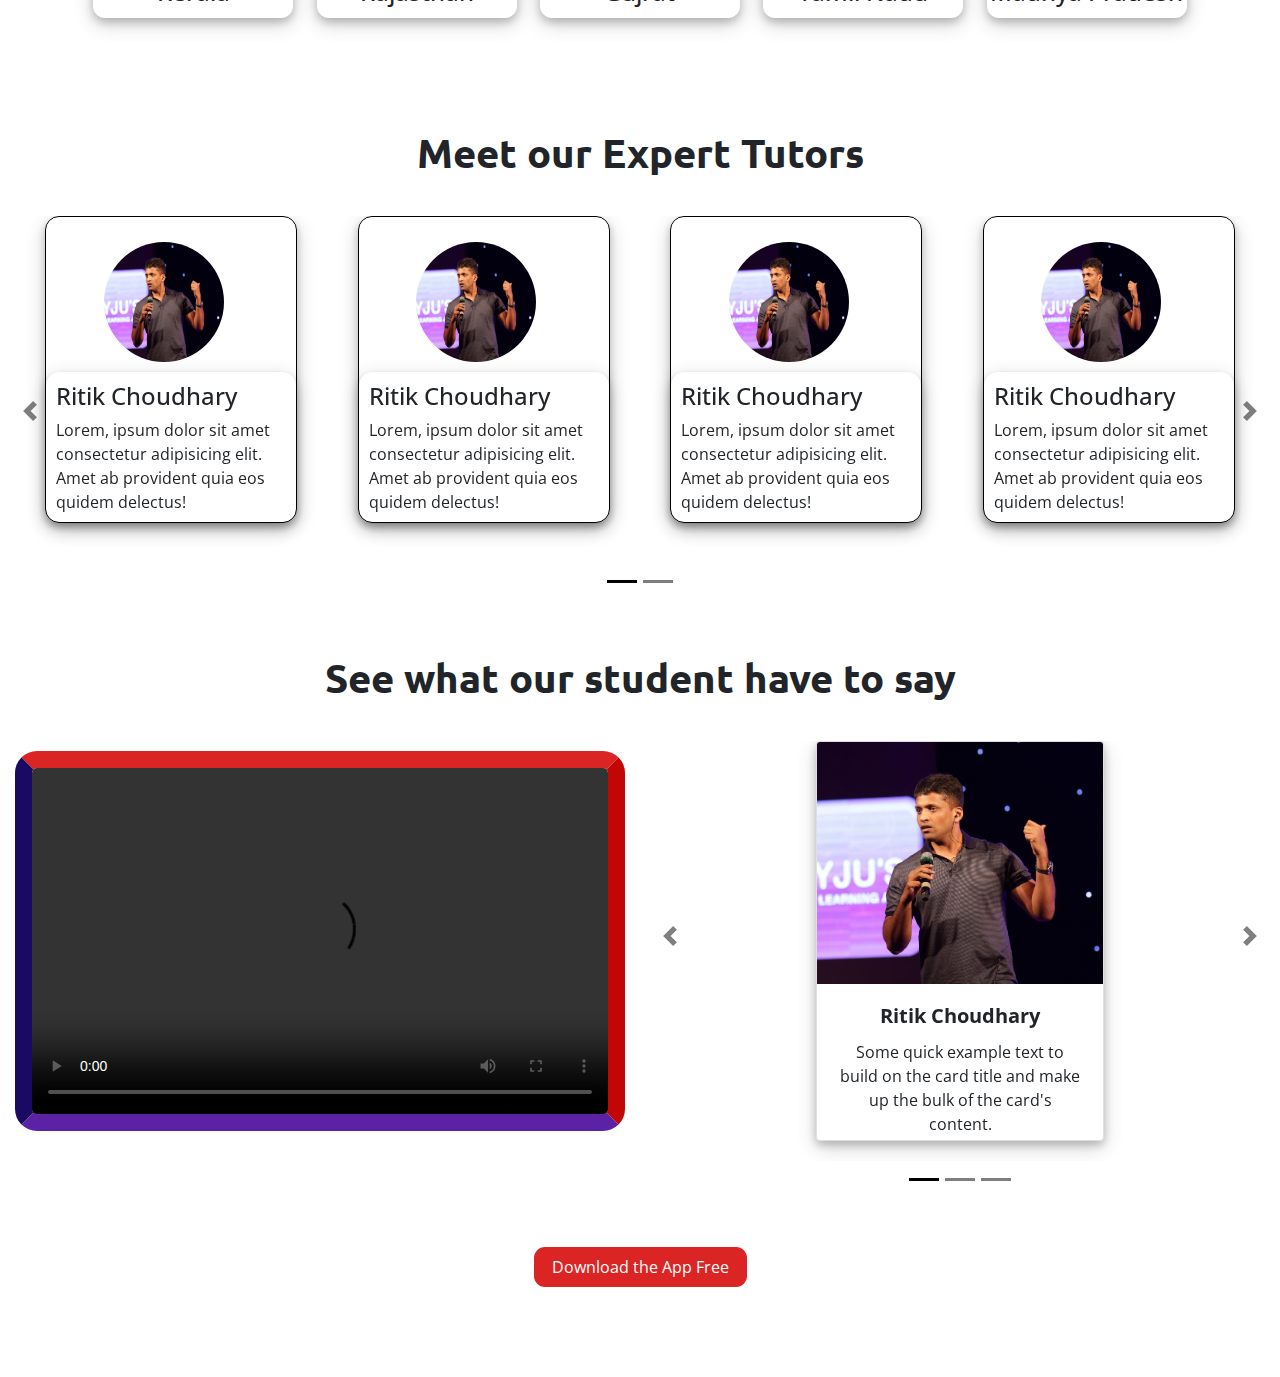
==== commit 454defc8: "text-pad class updated" ====
--- a/Coursify/index.html
+++ b/Coursify/index.html
@@ -874,7 +874,7 @@
                   />
                   <div class="card-body">
                     <h5 class="card-title">Ritik Choudhary</h5>
-                    <p class="card-text">
+                    <p class="card-text text-pad">
                       Some quick example text to build on the card title and
                       make up the bulk of the card's content.
                     </p>
@@ -891,7 +891,7 @@
                   />
                   <div class="card-body">
                     <h5 class="card-title">Ritik Choudhary</h5>
-                    <p class="card-text">
+                    <p class="card-text text-pad">
                       Some quick example text to build on the card title and
                       make up the bulk of the card's content.
                     </p>
--- a/Coursify/stylesheet/style.css
+++ b/Coursify/stylesheet/style.css
@@ -385,6 +385,9 @@
   flex-direction: column;
   margin-bottom: 40px;
   margin-right: 80px;
+  border: 1px solid black;
+  border-radius: 14px;
+  box-shadow: 0 4px 8px 0 rgba(0, 0, 0, 0.2), 0 6px 20px 0 rgba(0, 0, 0, 0.19);
 }
 .expert-img img {
   width: 120px;
@@ -459,6 +462,7 @@
 .card {
   margin: 0px auto;
   height: 400px;
+  margin-bottom: 20px;
   box-shadow: 0 4px 8px 0 rgba(0, 0, 0, 0.2), 0 6px 20px 0 rgba(0, 0, 0, 0.19);
 }
 .text-pad {
